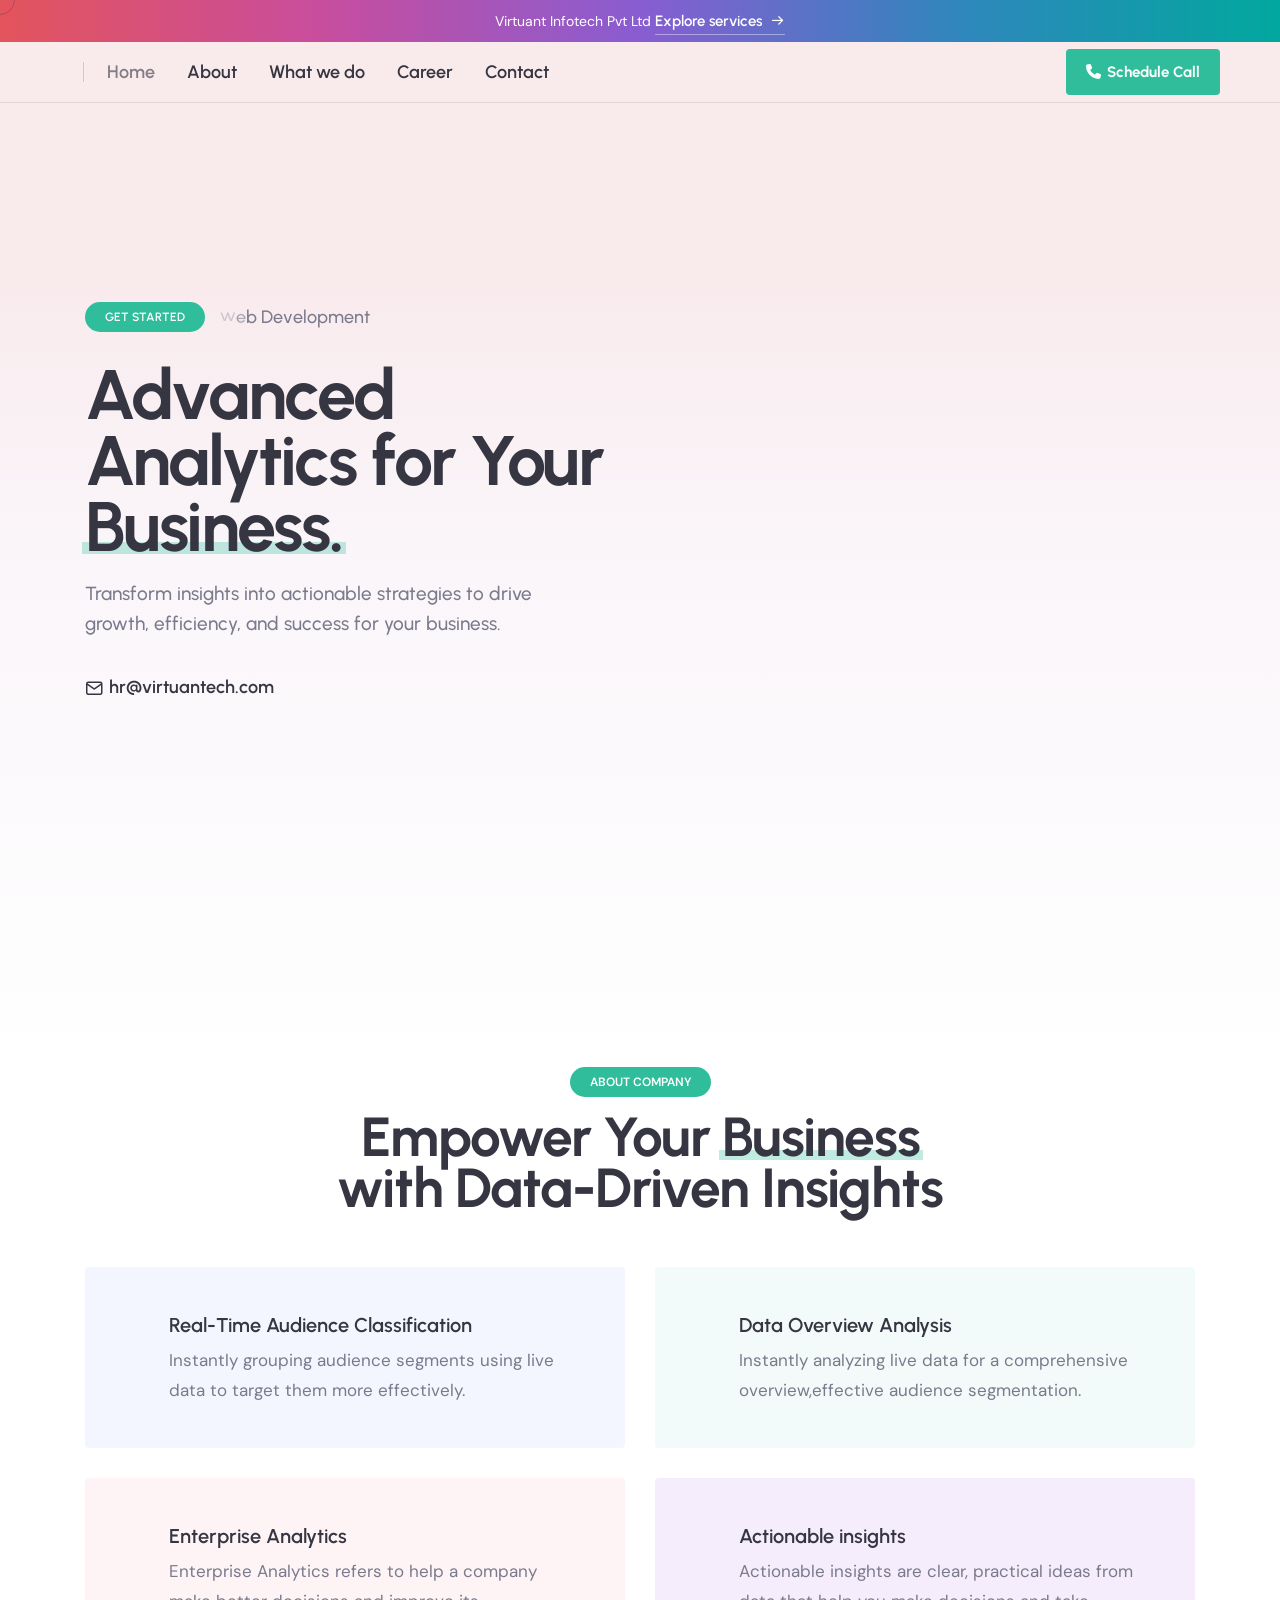
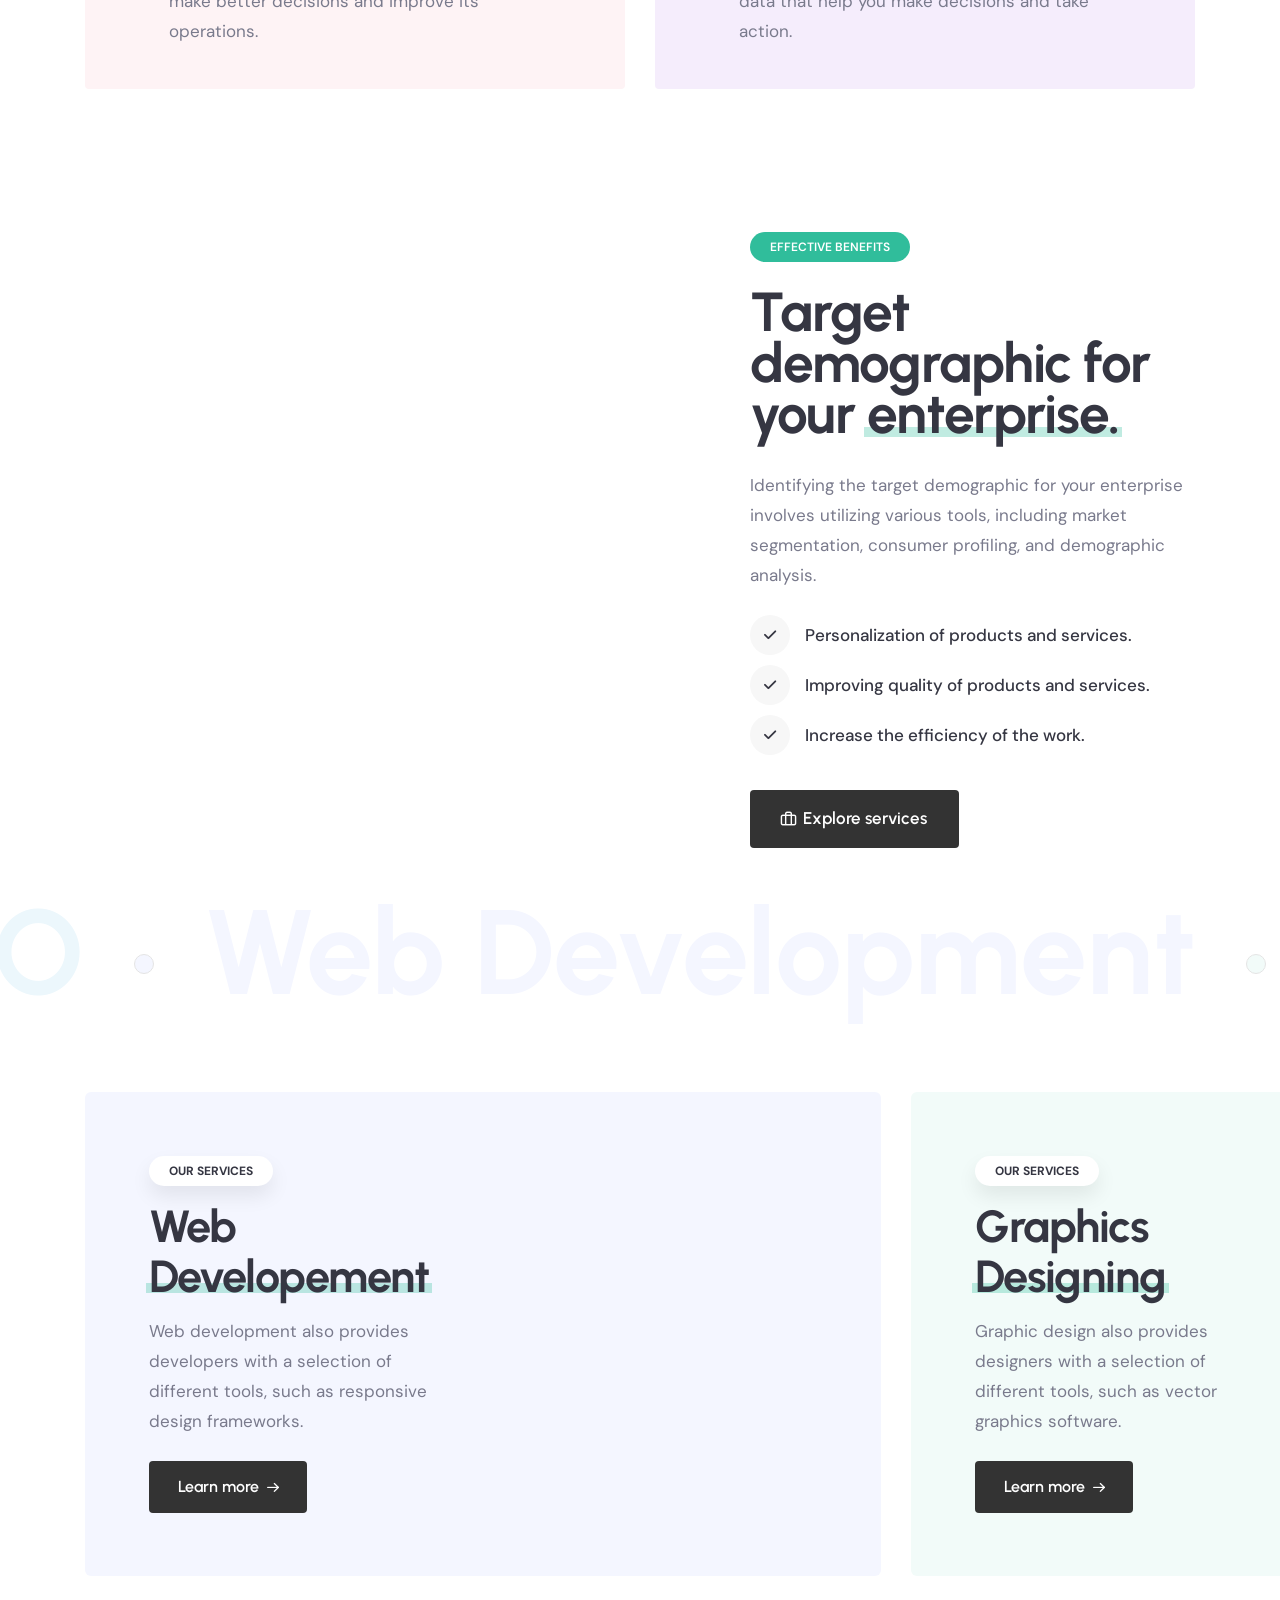
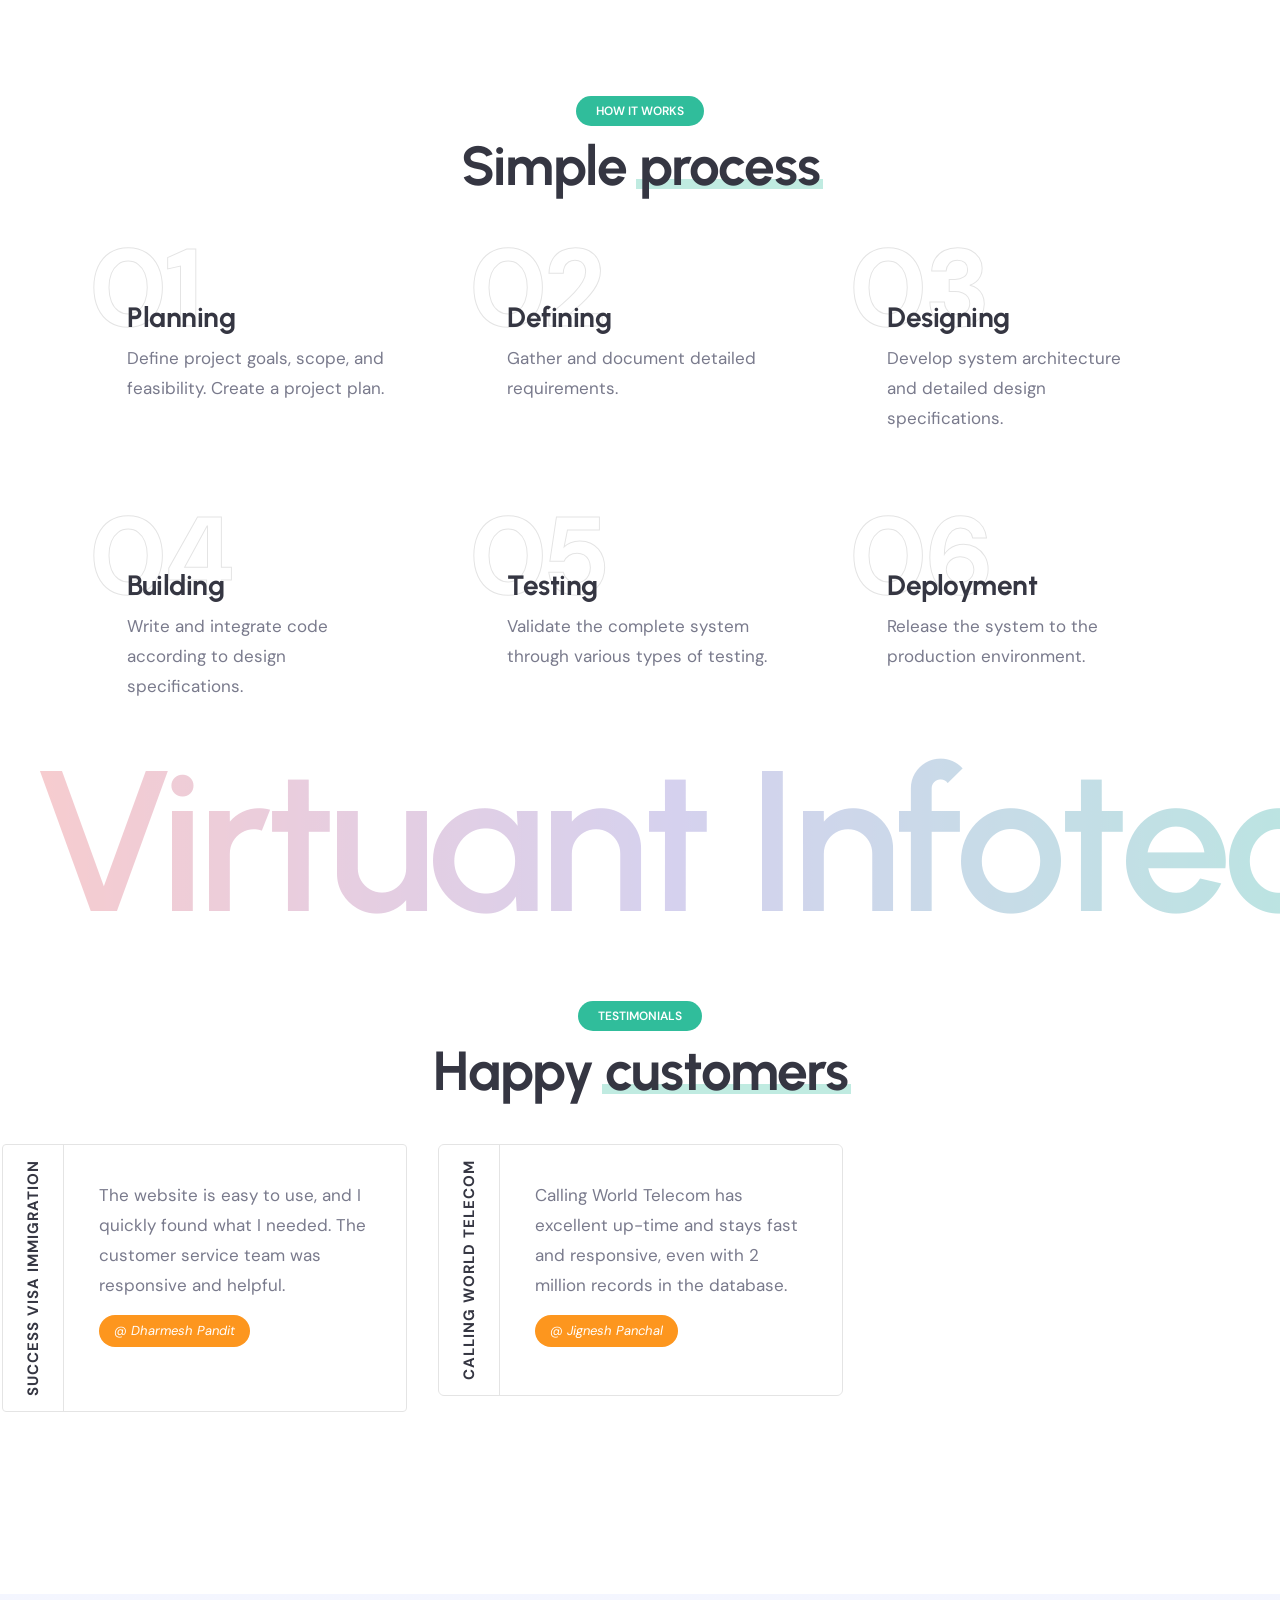
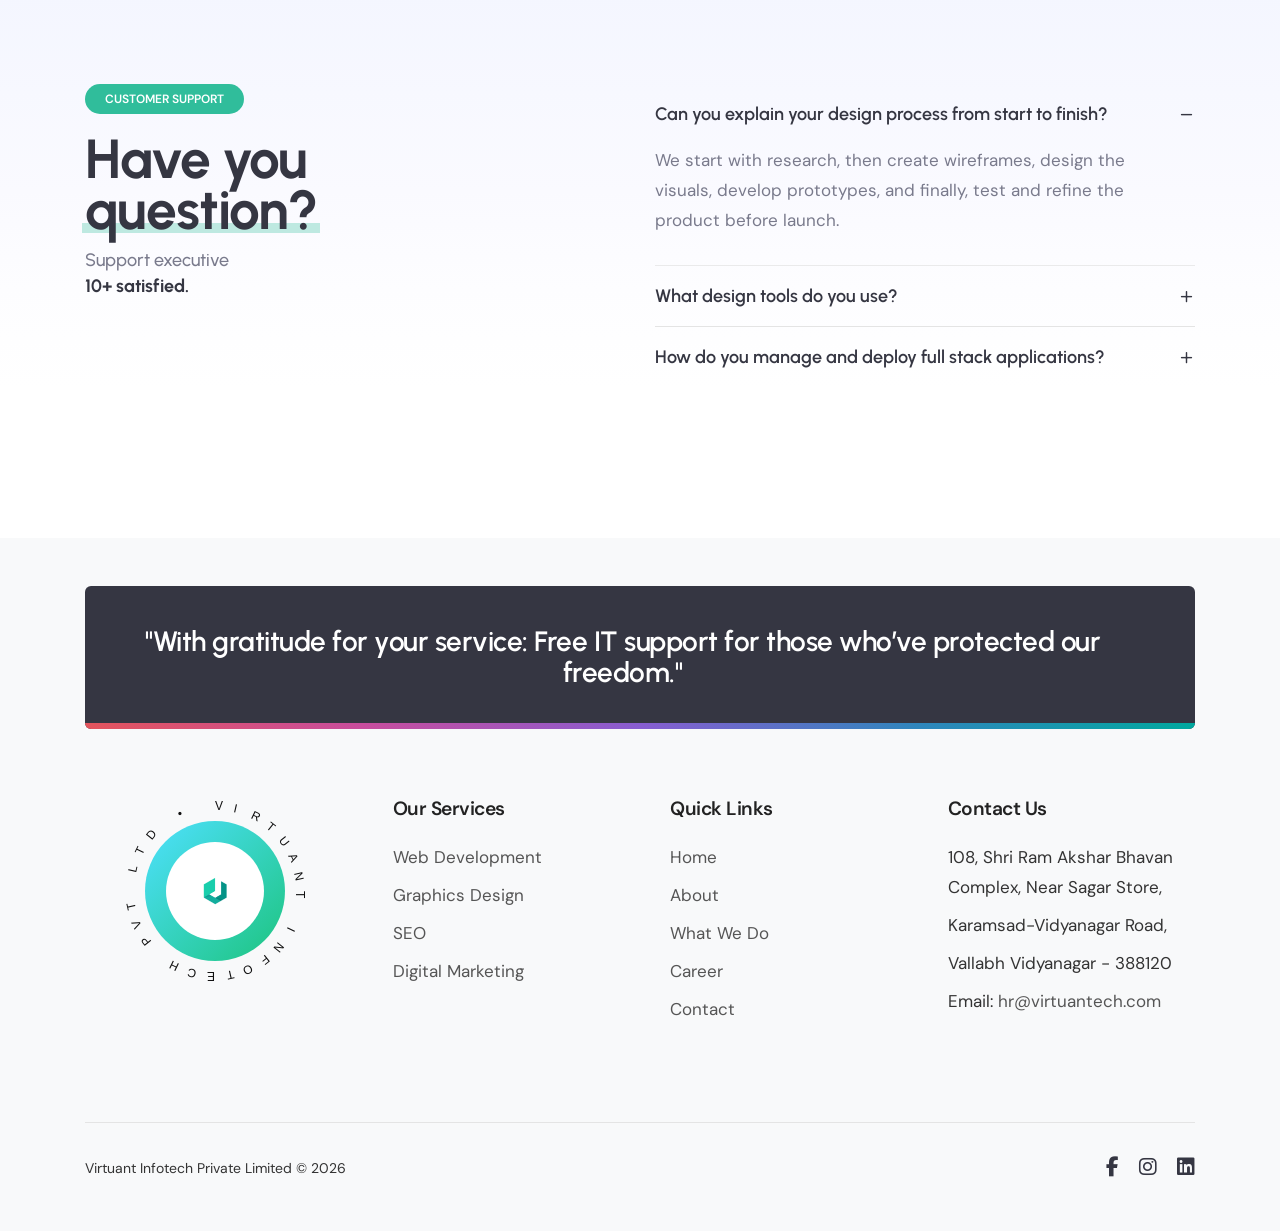
==== index.html @ 7e5c6f94 "Add website files" ====
<html class="no-js" lang="en">

<head>
    <title>Virtuant Infotech-Home</title>
    <meta charset="utf-8">
    <meta http-equiv="X-UA-Compatible" content="IE=edge">
    
    <meta name="viewport" content="width=device-width,initial-scale=1.0">
    <meta name="keywords"
        content="Web Development, App Development, Mobile Apps, SEO Services, Search Engine Optimization, Graphic Design, UI/UX Design, Digital Marketing, Online Marketing, Social Media Marketing, Branding, Website Design, E-commerce Development, Web Design, Mobile UI/UX">
    <meta name="description" content="Innovation In Every Steps">
    <link rel="shortcut icon" href="images/virtuant-logo1.png">
    <!-- <link rel="apple-touch-icon" href="images/apple-touch-icon-57x57.png">
    <link rel="apple-touch-icon" sizes="72x72" href="images/apple-touch-icon-72x72.png">
    <link rel="apple-touch-icon" sizes="114x114" href="images/apple-touch-icon-114x114.png"> -->
    <link rel="preconnect" href="https://fonts.googleapis.com" crossorigin="">
    <link rel="preconnect" href="https://fonts.gstatic.com" crossorigin="">
    <link rel="stylesheet" href="css/vendors.min.css">
    <link rel="stylesheet" href="css/icon.min.css">
    <link rel="stylesheet" href="css/style.min.css">
    <link rel="stylesheet" href="css/responsive.min.css">
    <link rel="stylesheet" href="demos/data-analysis/data-analysis.css">
    <style>
        footer {
            background-color: #f8f9fa;
            color: #333;
            padding: 3rem 0;
        }

        .footer-content {
            margin-bottom: 1rem;
            margin-top: 2rem;
        }

        .footer-column {
            margin-bottom: 1.5rem;
        }

        .footer-logo img {
            max-width: 150px;
            margin-bottom: 1rem;
        }

        .footer-heading {
            font-size: 1.2rem;
            font-weight: 600;
            margin-bottom: 1rem;
            color: #222;
        }

        .footer-list {
            list-style: none;
            padding-left: 0;
        }

        .footer-list li {
            margin-bottom: 0.5rem;
        }

        .footer-list a,
        .footer-address a {
            color: #555;
            text-decoration: none;
            transition: color 0.3s ease;
        }

        .footer-list a:hover,
        .footer-address a:hover {
            color: rgb(154, 151, 151);
        }

        .footer-address p {
            margin-bottom: 0.5rem;
        }

        /* body {
            background-color: #1a1a1a;
            display: flex;
            justify-content: center;
            align-items: center;
            height: 100vh;
            margin: 0;
        } */
        .logo-container {
            position: relative;
            width: 200px;
            height: 200px;
        }

        .spinning-text {
            position: absolute;
            width: 100%;
            height: 100%;
            animation: spin 10s linear infinite;
            color: black;
        }

        .spinning-text span {
            position: absolute;
            left: 50%;
            font-size: 12px;
            transform-origin: 0 100px;
            text-transform: uppercase;
            font-family: Arial, sans-serif;
            color: rgb(16, 16, 16);
        }

        .logo {
            position: absolute;
            top: 50%;
            left: 50%;
            transform: translate(-50%, -50%);
            width: 70%;
            height: 70%;
            background: linear-gradient(135deg, #4ee1ff, #1dc47f);
            border-radius: 50%;
            display: flex;
            justify-content: center;
            align-items: center;
        }

        .logo-inner {
            width: 70%;
            height: 70%;
            background-color: white;
            border-radius: 50%;
            display: flex;
            justify-content: center;
            align-items: center;
        }

        .logo-text {
            color: white;
            font-size: 40px;
            font-weight: bold;
            font-family: Arial, sans-serif;
        }

        .img {
            position: relative;
            /* width: 80px; */
            height: 100px;
            display: flex;
            justify-content: center;
            align-items: center;
            margin-top: 16px;
        }

        @keyframes spin {
            0% {
                transform: rotate(0deg);
            }

            100% {
                transform: rotate(360deg);
            }
        }

        @media (max-width: 767px) {
            .footer-column {
                text-align: center;
            }

            .footer-logo {
                display: inline-block;
            }

            .footer-bottom {
                text-align: center;
            }

            .footer-social li {
                margin: 0 0.5rem;
            }
        }
    </style>
</head>

<body data-mobile-nav-style="full-screen-menu" data-mobile-nav-bg-color="#353642"
    class="custom-cursor overflow-x-hidden">
    <div class="cursor-page-inner">
        <div class="circle-cursor circle-cursor-inner"></div>
        <div class="circle-cursor circle-cursor-outer"></div>
    </div>
    <header class="header-with-topbar">
        <div class="header-top-bar top-bar-dark bg-gradient-flamingo-amethyst-green disable-fixed">
            <div class="container-fluid">
                <div class="row h-42px align-items-center m-0">
                    <div class="col-12 text-center justify-content-center">
                        <div class="fs-14 text-white">
                            Virtuant Infotech Pvt Ltd
                            <a href="What-we-do.html" class="btn btn-link-gradient btn-small text-white thin">
                                Explore services
                                <i class="feather icon-feather-arrow-right"></i>
                                <span class="bg-white opacity-4"></span>
                            </a>
                        </div>
                    </div>
                </div>
            </div>
        </div>
        <nav
            class="navbar navbar-expand-lg header-light bg-transparent disable-fixed border-bottom border-color-transparent-dark-very-light">
            <div class="container-fluid">
                <div class="col-auto">
                    <a class="navbar-brand" href="index.html">
                        <script type="text/javascript" style="display:none">
                            //<![CDATA[
                            window.__mirage2 = { petok: "tw9oDm_II_VVQ1iYxFopWRyhf7roi3mAz7MQ2vlE.yc-3600-0.0.1.1" };
                            //]]>
                        </script>
                        <script type="text/javascript"
                            src="../SRszfCUWKQUQ.com/cdn-cgi/scripts/04b3eb47/cloudflare-static/m9ZnMZKdjC6i.js"></script>
                        <img data-at2x="images/virtuant-logo1.png" alt="" class="default-logo"
                            data-cfsrc="images/virtuant-logo1.png" style="display:none;visibility:hidden;">
                        <noscript>
                            <img src="images/virtuant-logo1.png" data-at2x="images/virtuant-logo1.png" alt=""
                                class="default-logo">
                        </noscript>
                        <img data-at2x="images/virtuant-logo1.png" alt="" class="alt-logo"
                            data-cfsrc="images/virtuant-logo1.png" style="display:none;visibility:hidden;">
                        <noscript>
                            <img src="images/virtuant-logo1.png" data-at2x="images/virtuant-logo1.png" alt=""
                                class="alt-logo">
                        </noscript>
                        <img data-at2x="images/virtuant-logo1.png" alt="" class="mobile-logo"
                            data-cfsrc="images/virtuant-logo1.png" style="display:none;visibility:hidden;">
                        <noscript>
                            <img src="images/virtuant-logo1.png" data-at2x="images/virtuant-logo1.png" alt=""
                                class="mobile-logo">
                        </noscript>
                    </a>
                </div>
                <!-- <div class="col-auto menu-order left-nav">
                    <button class="navbar-toggler float-start" type="button" data-bs-toggle="collapse"
                        data-bs-target="#navbarNav" aria-controls="navbarNav" aria-label="Toggle navigation">
                        <span class="navbar-toggler-line"></span>
                        <span class="navbar-toggler-line"></span>
                        <span class="navbar-toggler-line"></span>
                        <span class="navbar-toggler-line"></span>
                    </button>
                    <div class="collapse navbar-collapse" id="navbarNav">
                        <ul class="navbar-nav alt-font">
                            <li class="nav-item">
                                <a href="index.html" class="nav-link">Home</a>
                            </li>
                            <li class="nav-item">
                                <a href="About.html" class="nav-link">About</a>
                            </li>
                            <li class="nav-item">
                                <a href="What-we-do.html" class="nav-link">What we do</a>
                            </li>
                            <li class="nav-item">
                                <a href="Career.html" class="nav-link">Career</a>
                            </li>
                            <li class="nav-item">
                                <a href="Contact.html" class="nav-link">Contact</a>
                            </li>
                        </ul>
                    </div>
                </div> -->
                <div class="col-auto menu-order left-nav">
                    <button class="navbar-toggler float-start" type="button" data-bs-toggle="collapse"
                        data-bs-target="#navbarNav" aria-controls="navbarNav" aria-label="Toggle navigation">
                        <span class="navbar-toggler-line"></span>
                        <span class="navbar-toggler-line"></span>
                        <span class="navbar-toggler-line"></span>
                        <span class="navbar-toggler-line"></span>
                    </button>
                    <div class="collapse navbar-collapse" id="navbarNav">
                        <ul class="navbar-nav alt-font">
                            <li class="nav-item">
                                <a href="index.html" class="nav-link">Home</a>
                            </li>
                            <li class="nav-item">
                                <a href="About.html" class="nav-link">About</a>
                            </li>
                            <li class="nav-item">
                                <a href="What-we-do.html" class="nav-link">What we do</a>
                            </li>
                            <li class="nav-item">
                                <a href="Career.html" class="nav-link">Career</a>
                            </li>
                            <li class="nav-item">
                                <a href="Contact.html" class="nav-link">Contact</a>
                            </li>
                        </ul>
                    </div>
                </div>
                <div class="col-auto ms-auto d-none d-sm-flex ">
                    <div class="header-icon">
                        <div class="header-button ms-25px ">
                            <a href="Contact.html"
                                class="btn btn-small btn-hover-animation-switch btn-round-edge fw-700 ls-0px btn-icon-left btn-box-shadow "
                                style="background-color: #30BD9B;">
                                <span>
                                    <span class="btn-text ">Schedule Call</span>
                                    <span class="btn-icon">
                                        <i class="fa-solid fa-phone"></i>
                                    </span>
                                    <span class="btn-icon">
                                        <i class="fa-solid fa-phone"></i>
                                    </span>
                                </span>
                            </a>
                        </div>
                    </div>
                </div>
            </div>
        </nav>
    </header>
    <section class="top-space-padding pb-5 bg-gradient-very-light-gray overflow-hidden position-relative lg-pb-30px">
        <div class="container h-100">
            <div class="position-absolute top-120px left-40 animation-rotation d-none d-xl-block">
                <img data-bottom-top="transform: rotate(-50deg) translateY(-50px)"
                    data-top-bottom="transform:rotate(10deg) translateY(50px)" alt=""
                    data-cfsrc="images/home_images/P21.png" style="display:none;visibility:hidden;">
                <noscript>
                    <img src="images/home_images/P21.png" data-bottom-top="transform: rotate(-50deg) translateY(-50px)"
                        data-top-bottom="transform:rotate(10deg) translateY(50px)" alt="">
                </noscript>
            </div>
            <div class="position-absolute top-20 right-10 animation-rotation d-none d-sm-block">
                <img data-bottom-top="transform: rotate(-50deg) translateY(-50px)"
                    data-top-bottom="transform:rotate(10deg) translateY(50px)" alt=""
                    data-cfsrc="images/home_images/P20.png" style="display:none;visibility:hidden;">
                <noscript>
                    <img src="images/home_images/P20.png" data-bottom-top="transform: rotate(-50deg) translateY(-50px)"
                        data-top-bottom="transform:rotate(10deg) translateY(50px)" alt="">
                </noscript>
            </div>
            <div class="position-absolute bottom-50px left-0px animation-float d-none d-xl-block">
                <img data-bottom-top="transform: translateY(150px)" data-top-bottom="transform: translateY(-150px)"
                    alt="" data-cfsrc="images/home_images/P21.png" style="display:none;visibility:hidden;">
                <noscript>
                    <img src="images/home_images/P21.png" data-bottom-top="transform: translateY(150px)"
                        data-top-bottom="transform: translateY(-150px)" alt="">
                </noscript>
            </div>
            <div class="row align-items-center h-100 md-mt-50px">
                <div class="col-xl-6 col-lg-6 mb-9 position-relative z-index-1"
                    data-anime="{ &quot;el&quot;: &quot;childs&quot;, &quot;translateY&quot;: [30, 0], &quot;opacity&quot;: [0,1], &quot;duration&quot;: 600, &quot;delay&quot;: 0, &quot;staggervalue&quot;: 300, &quot;easing&quot;: &quot;easeOutQuad&quot; }">
                    <div class="d-flex align-items-start align-items-sm-center alt-font mb-30px">
                        <a href="Contact.html">
                            <div class="flex-shrink-0 fw-600 text-white text-uppercase ps-20px pe-20px fs-12 me-15px border-radius-100px"
                                style="background-color: #30BD9B;">Get started</div>
                        </a>
                        <span class="fs-18 fw-500"
                            data-fancy-text="{ &quot;effect&quot;: &quot;rotate&quot;, &quot;string&quot;: [&quot;Web Development&quot;, &quot;Graphics Design&quot;, &quot;Digital Marketing&quot;], &quot;speed&quot;: 50, &quot;duration&quot;: 3500 }"></span>

                    </div>
                    <h1 class="alt-font text-dark-gray fw-700 ls-minus-2px mb-20px">
                        Advanced Analytics for Your
                        <span class="text-highlight">
                            Business.
                            <span class=" opacity-3 h-12px bottom-15px" style="background: #30BD9B;"></span>
                        </span>
                    </h1>
                    <div class="alt-font fw-500 fs-19 w-85 sm-w-100 mb-35px xs-mb-25px">Transform insights into
                        actionable strategies to drive growth, efficiency, and success for your business.</div>
                    <!-- <a href="#" class="btn btn-extra-large btn-dark-gray btn-hover-animation-switch btn-round-edge btn-box-shadow btn-icon-left me-25px">
                            <span>
                                <span class="btn-text">How it works</span>
                                <span class="btn-icon">
                                    <i class="feather icon-feather-youtube"></i>
                                </span>
                                <span class="btn-icon">
                                    <i class="feather icon-feather-youtube"></i>
                                </span>
                            </span>
                        </a> -->
                    <a href="mailto:hr@virtuantech.com"
                        class="btn btn-link btn-hover-animation-switch btn-extra-large text-dark-gray btn-icon-left align-middle p-0 xs-mt-20px xs-mb-20px">
                        <span>
                            <span class="btn-text">
                                <span href="mailto:hr@virtuantech.com">hr@virtuantech.com</span>
                            </span>
                            <span class="btn-icon">
                                <i class="feather icon-feather-mail"></i>
                            </span>
                            <span class="btn-icon">
                                <i class="feather icon-feather-mail"></i>
                            </span>
                        </span>
                    </a>
                </div>
                <div class="col-xl-6 col-lg-6 align-self-end">
                    <!-- <div class="position-absolute right-0px bottom-20px md-bottom-5 lg-w-65 md-w-100">
                        <img class="" alt="" data-cfsrc="images/home_images/books (1).png"
                            style="display:none;visibility:hidden;">
                        <noscript>
                            <img src="images/home_images/books (1).png" class="" alt="">
                        </noscript>
                    </div> -->
                    <div class="outside-box-right-20  left-0rem xs-position-relative z-index-9 animation-float">
                        <img alt="" data-cfsrc="images/home_images/P24_1.png" style="display:none;visibility:hidden;">
                        <noscript>
                            <img src="images/home_images/P24_1.png" alt="">
                        </noscript>
                    </div>
                </div>
            </div>
        </div>
    </section>
    <br><br><br>
    <section class="p-0 position-relative sm-mt-12  md-mt-6">
        <!-- <img class="position-absolute top-20 left-0px" data-bottom-top="transform: translateY(150px)"
            data-top-bottom="transform: translateY(-150px)" alt="" data-cfsrc="images/demo-data-analysis-bg-06.png"
            style="display:none;visibility:hidden;">
        <noscript>
            <img src="images/demo-data-analysis-bg-06.png" class="position-absolute top-20 left-0px"
                data-bottom-top="transform: translateY(150px)" data-top-bottom="transform: translateY(-150px)" alt="">
        </noscript>
        <img class="position-absolute top-10 right-0px lg-w-30 lg-bottom-0px"
            data-bottom-top="transform: translateY(150px)" data-top-bottom="transform: translateY(-150px)" alt=""
            data-cfsrc="images/demo-data-analysis-bg-07.png" style="display:none;visibility:hidden;">
        <noscript>
            <img src="images/demo-data-analysis-bg-07.png"
                class="position-absolute top-10 right-0px lg-w-30 lg-bottom-0px"
                data-bottom-top="transform: translateY(150px)" data-top-bottom="transform: translateY(-150px)" alt="">
        </noscript> -->
        <div class="container">
            <div class="row justify-content-center mb-2"
                data-anime="{ &quot;el&quot;: &quot;childs&quot;, &quot;translateY&quot;: [30, 0], &quot;opacity&quot;: [0,1], &quot;duration&quot;: 600, &quot;delay&quot;: 0, &quot;staggervalue&quot;: 300, &quot;easing&quot;: &quot;easeOutQuad&quot; }">
                <div class="col-xxl-6 col-xl-7 col-lg-8 col-md-9 text-center">
                    <div
                        class="bg-base-color fw-600 text-white text-uppercase ps-20px pe-20px fs-12 border-radius-100px d-inline-block mb-15px">
                        About company</div>
                    <h2 class="fw-700 alt-font text-dark-gray ls-minus-1px">
                        Empower Your
                        <span class="text-highlight">
                            Business
                            <span class="bg-base-color opacity-3 h-10px bottom-10px"></span>
                        </span>
                        with Data-Driven Insights
                    </h2>
                </div>
            </div>
            <div class="row row-cols-1 row-cols-lg-2 justify-content-center mb-2"
                data-anime="{ &quot;el&quot;: &quot;childs&quot;, &quot;perspective&quot;: [1200,1200], &quot;translateY&quot;: [30, 0], &quot;scale&quot;: [1.05, 1], &quot;rotateX&quot;: [30, 0], &quot;opacity&quot;: [0,1], &quot;duration&quot;: 800, &quot;delay&quot;: 0, &quot;staggervalue&quot;: 300, &quot;easing&quot;: &quot;easeOutQuad&quot; }">
                <div class="col icon-with-text-style-02 transition-inner-all mb-30px">
                    <div
                        class="feature-box feature-box-left-icon text-start bg-ghost-white border-radius-4px ps-10 pe-10 pt-8 pb-8 overflow-hidden last-paragraph-no-margin xs-pe-5 xs-ps-5">
                        <div class="feature-box-icon">
                            <img alt="" data-cfsrc="images/home_images/P13.png" style="display:none;visibility:hidden;">
                            <noscript>
                                <img src="images/home_images/P13.png" alt="">
                            </noscript>
                        </div>
                        <div class="feature-box-content">
                            <span class="d-inline-block alt-font text-dark-gray fs-20 fw-600 mb-5px">Real-Time Audience
                                Classification</span>
                            <p class="w-90 xl-w-100"> Instantly grouping audience segments using live data to target
                                them more effectively. </p>
                        </div>
                    </div>
                </div>
                <div class="col icon-with-text-style-02 transition-inner-all mb-30px">
                    <div
                        class="feature-box feature-box-left-icon text-start bg-cosmic-latte-white border-radius-4px ps-10 pe-10 pt-8 pb-8 overflow-hidden last-paragraph-no-margin xs-pe-5 xs-ps-5">
                        <div class="feature-box-icon">
                            <img alt="" data-cfsrc="images/home_images/P14.png" style="display:none;visibility:hidden;">
                            <noscript>
                                <img src="images/home_images/P14.png" alt="">
                            </noscript>
                        </div>
                        <div class="feature-box-content">
                            <span class="d-inline-block alt-font text-dark-gray fs-20 fw-600 mb-5px">Data Overview
                                Analysis</span>
                            <p class="w-90 xl-w-100">Instantly analyzing live data for a comprehensive
                                overview,effective audience segmentation.
                            </p>
                        </div>
                    </div>
                </div>
                <div class="col icon-with-text-style-02 transition-inner-all mb-30px">
                    <div
                        class="feature-box feature-box-left-icon text-start bg-chablis-red border-radius-4px ps-10 pe-10 pt-8 pb-8 overflow-hidden last-paragraph-no-margin position-relative xs-pe-5 xs-ps-5">
                        <div class="feature-box-icon">
                            <img alt="" data-cfsrc="images/home_images/P15.png" style="display:none;visibility:hidden;">
                            <noscript>
                                <img src="images/home_images/P15.png" alt="">
                            </noscript>
                        </div>
                        <div class="feature-box-content">
                            <!-- <div class="bg-white fw-600 text-dark-gray text-uppercase ps-20px pe-20px fs-12 border-radius-100px d-inline-block mb-10px position-absolute right-25px top-25px box-shadow-medium-bottom xs-position-relative xs-right-0px xs-top-0px">Popular</div> -->
                            <span class="d-block alt-font text-dark-gray fs-20 fw-600 mb-5px">Enterprise
                                Analytics</span>
                            <p class="w-90 xl-w-100">Enterprise Analytics refers to help a company make better decisions
                                and improve its operations.</p>
                        </div>
                    </div>
                </div>
                <div class="col icon-with-text-style-02 transition-inner-all mb-30px">
                    <div
                        class="feature-box feature-box-left-icon text-start bg-lavender-violet border-radius-4px ps-10 pe-10 pt-8 pb-8 overflow-hidden last-paragraph-no-margin xs-pe-5 xs-ps-5">
                        <div class="feature-box-icon">
                            <img alt="" data-cfsrc="images/home_images/P16.png" style="display:none;visibility:hidden;">
                            <noscript>
                                <img src="images/home_images/P16.png" alt="">
                            </noscript>
                        </div>
                        <div class="feature-box-content">
                            <span class="d-inline-block alt-font text-dark-gray fs-20 fw-600 mb-5px">Actionable
                                insights</span>
                            <p class="w-90 xl-w-100">Actionable insights are clear, practical ideas from data that help
                                you make decisions and take action.</p>
                        </div>
                    </div>
                </div>
            </div>
            <div class="row justify-content-center"
                data-anime="{ &quot;el&quot;: &quot;childs&quot;, &quot;translateY&quot;: [30, 0], &quot;opacity&quot;: [0,1], &quot;duration&quot;: 600, &quot;delay&quot;: 300, &quot;staggervalue&quot;: 300, &quot;easing&quot;: &quot;easeOutQuad&quot; }">
                <div class="col-auto text-center">
                    <div class="d-inline-block">
                        <!-- <img alt="" data-cfsrc="images/demo-data-analysis-01.png"
                            style="display:none;visibility:hidden;">
                        <noscript>
                            <img src="images/demo-data-analysis-01.png" alt="">
                        </noscript> -->
                    </div>

                </div>
            </div>
        </div>
    </section>
    <section class="position-relative pb-0 sm-mt-5px md-mt-6">
        <!-- <img class="position-absolute top-50px lg-top-120px left-0px lg-w-50"
            data-bottom-top="transform: translateY(150px)" data-top-bottom="transform: translateY(-150px)" alt=""
            data-cfsrc="images/demo-data-analysis-bg-08.png" style="display:none;visibility:hidden;">
        <noscript>
            <img src="images/demo-data-analysis-bg-08.png"
                class="position-absolute top-50px lg-top-120px left-0px lg-w-50"
                data-bottom-top="transform: translateY(150px)" data-top-bottom="transform: translateY(-150px)" alt="">
        </noscript> -->
        <div class="container position-relative">
            <div class="row align-items-center mb-4 sm-mb-25px">
                <div class="col-xl-6 col-lg-6 text-center text-lg-start md-mb-30px"
                    data-anime="{ &quot;translate&quot;: [0, 0], &quot;opacity&quot;: [0,1], &quot;duration&quot;: 600, &quot;delay&quot;: 0, &quot;staggervalue&quot;: 300, &quot;easing&quot;: &quot;easeOutQuad&quot; }">
                    <img class="md-w-70 sm-w-100" data-bottom-top="transform: translateY(-50px)"
                        data-top-bottom="transform: translateY(50px)" alt="" data-cfsrc="images/home_images/P26 (1).png"
                        style="display:none;visibility:hidden;">
                    <noscript>
                        <img src="images/home_images/P26 (1).png" class="md-w-70 sm-w-100"
                            data-bottom-top="transform: translateY(-50px)" data-top-bottom="transform: translateY(50px)"
                            alt="">
                    </noscript>
                </div>
                <div class="col-xl-5 col-lg-6 offset-xl-1"
                    data-anime="{ &quot;el&quot;: &quot;childs&quot;, &quot;translateY&quot;: [30, 0], &quot;opacity&quot;: [0,1], &quot;duration&quot;: 600, &quot;delay&quot;: 0, &quot;staggervalue&quot;: 300, &quot;easing&quot;: &quot;easeOutQuad&quot; }">
                    <div
                        class="bg-base-color fw-600 text-white text-uppercase ps-20px pe-20px fs-12 border-radius-100px d-inline-block mb-25px">
                        Effective benefits</div>
                    <h2 class="fw-700 alt-font text-dark-gray ls-minus-1px w-95">
                        Target demographic for your
                        <span class="text-highlight">
                            enterprise.
                            <span class="bg-base-color opacity-3 h-10px bottom-10px"></span>
                        </span>
                    </h2>
                    <p>Identifying the target demographic for your enterprise involves utilizing various tools,
                        including market segmentation, consumer profiling, and demographic analysis.</p>
                    <div class="icon-with-text-style-08 mb-10px">
                        <div class="feature-box feature-box-left-icon-middle overflow-hidden">
                            <div
                                class="feature-box-icon feature-box-icon-rounded w-40px h-40px bg-very-light-gray rounded-circle me-15px">
                                <i class="fa-solid fa-check fs-14 text-dark-gray"></i>
                            </div>
                            <div class="feature-box-content">
                                <span class="text-dark-gray fw-500">Personalization of products and services.</span>
                            </div>
                        </div>
                    </div>
                    <div class="icon-with-text-style-08 mb-10px">
                        <div class="feature-box feature-box-left-icon-middle overflow-hidden">
                            <div
                                class="feature-box-icon feature-box-icon-rounded w-40px h-40px bg-very-light-gray rounded-circle me-15px">
                                <i class="fa-solid fa-check fs-14 text-dark-gray"></i>
                            </div>
                            <div class="feature-box-content">
                                <span class="text-dark-gray fw-500">Improving quality of products and services.</span>
                            </div>
                        </div>
                    </div>
                    <div class="icon-with-text-style-08 mb-10px">
                        <div class="feature-box feature-box-left-icon-middle overflow-hidden">
                            <div
                                class="feature-box-icon feature-box-icon-rounded w-40px h-40px bg-very-light-gray rounded-circle me-15px">
                                <i class="fa-solid fa-check fs-14 text-dark-gray"></i>
                            </div>
                            <div class="feature-box-content">
                                <span class="text-dark-gray fw-500">Increase the efficiency of the work.</span>
                            </div>
                        </div>
                    </div>
                    <div class="mt-35px">
                        <!-- <a href="#" class="btn btn-large btn-dark-gray btn-hover-animation-switch btn-round-edge btn-box-shadow btn-icon-left me-30px">
                                <span>
                                    <span class="btn-text">How it works</span>
                                    <span class="btn-icon">
                                        <i class="feather icon-feather-youtube"></i>
                                    </span>
                                    <span class="btn-icon">
                                        <i class="feather icon-feather-youtube"></i>
                                    </span>
                                </span>
                            </a> -->
                        <a href="What-we-do.html"
                            class="btn btn-large btn-dark-gray btn-hover-animation-switch btn-round-edge  btn-icon-left me-30px"
                            style="background-color: #333; color: white;">
                            <span>
                                <span class="btn-text">Explore services</span>
                                <span class="btn-icon">
                                    <i class="feather icon-feather-briefcase"></i>
                                </span>
                                <span class="btn-icon">
                                    <i class="feather icon-feather-briefcase"></i>
                                </span>
                            </span>
                        </a>
                    </div>
                </div>
            </div>
        </div>
        <div class="container-fluid">
            <div class="row position-relative">
                <div class="col swiper text-cente"
                    data-slider-options="{ &quot;slidesPerView&quot;: &quot;auto&quot;, &quot;spaceBetween&quot;:0, &quot;centeredSlides&quot;: true, &quot;speed&quot;: 10000, &quot;loop&quot;: true, &quot;pagination&quot;: { &quot;el&quot;: &quot;.slider-four-slide-pagination-2&quot;, &quot;clickable&quot;: false }, &quot;allowTouchMove&quot;: false, &quot;autoplay&quot;: { &quot;delay&quot;:1, &quot;disableOnInteraction&quot;: false }, &quot;navigation&quot;: { &quot;nextEl&quot;: &quot;.slider-four-slide-next-2&quot;, &quot;prevEl&quot;: &quot;.slider-four-slide-prev-2&quot; }, &quot;keyboard&quot;: { &quot;enabled&quot;: true, &quot;onlyInViewport&quot;: true }, &quot;effect&quot;: &quot;slide&quot; }">
                    <div class="swiper-wrapper swiper-width-auto pb-60px sm-pb-30px marquee-slide">
                        <div class="swiper-slide">
                            <div class="fs-120 lh-120 alt-font fw-700 " style="color:#f4f6ff">
                                <span
                                    class="w-20px h-20px border border-radius-100 border-color-extra-medium-gray d-inline-block align-middle ms-50px me-50px sm-ms-30px sm-me-30px bg-ghost-white"></span>Web
                                Development
                            </div>
                        </div>
                        <div class="swiper-slide">
                            <div class="fs-120 lh-120 alt-font fw-700" style="color: #F2FBF9;">
                                <span
                                    class="w-20px h-20px border border-radius-100 border-color-extra-medium-gray d-inline-block align-middle ms-50px me-50px sm-ms-30px sm-me-30px bg-cosmic-latte-white"></span>Graphics
                                Designing
                            </div>
                        </div>
                        <div class="swiper-slide">
                            <div class="fs-120 lh-120 alt-font  fw-700" style="color: #FEF3F5;">
                                <span
                                    class="w-20px h-20px border border-radius-100 border-color-extra-medium-gray d-inline-block align-middle ms-50px me-50px sm-ms-30px sm-me-30px bg-chablis-red "></span>UI/UX
                            </div>
                        </div>
                        <div class="swiper-slide">
                            <div class="fs-120 lh-120 alt-font fw-700" style="color: #FBF3EE;">
                                <span
                                    class="w-20px h-20px border border-radius-100 border-color-extra-medium-gray d-inline-block align-middle ms-50px me-50px sm-ms-30px sm-me-30px bg-linen-white"></span>App
                                Development
                            </div>
                        </div>
                        <div class="swiper-slide">
                            <div class="fs-120 lh-120 alt-font fw-700" style="color: #F5EDFC;">
                                <span
                                    class="w-20px h-20px border border-radius-100 border-color-extra-medium-gray d-inline-block align-middle ms-50px me-50px sm-ms-30px sm-me-30px bg-lavender-violet"></span>Digital
                                Marketing
                            </div>
                        </div>
                        <div class="swiper-slide">
                            <div class="fs-120 lh-120 alt-font fw-700" style="color: #ECF7FC;">
                                <span
                                    class="w-20px h-20px border border-radius-100 border-color-extra-medium-gray d-inline-block align-middle ms-50px me-50px sm-ms-30px sm-me-30px bg-lavender-violet-light"></span>SEO
                            </div>
                        </div>
                    </div>
                </div>
            </div>
        </div>
    </section>
    <section class="position-relative overflow-hidden p-0">
        <div class="container">
            <div class="row">
                <div class="col-12 position-relative"
                    data-anime="{ &quot;translate&quot;: [0, 0], &quot;opacity&quot;: [0,1], &quot;duration&quot;: 600, &quot;delay&quot;: 0, &quot;staggervalue&quot;: 300, &quot;easing&quot;: &quot;easeOutQuad&quot; }">
                    <div class="outside-box-right-40 sm-outside-box-right-0">
                        <div class="swiper magic-cursor"
                            data-slider-options="{ &quot;slidesPerView&quot;: 1, &quot;spaceBetween&quot;: 30, &quot;loop&quot;: true, &quot;autoplay&quot;: { &quot;delay&quot;: 4000, &quot;disableOnInteraction&quot;: false },  &quot;pagination&quot;: { &quot;el&quot;: &quot;.slider-three-slide-pagination&quot;, &quot;clickable&quot;: true, &quot;dynamicBullets&quot;: false }, &quot;keyboard&quot;: { &quot;enabled&quot;: true, &quot;onlyInViewport&quot;: true }, &quot;breakpoints&quot;: { &quot;992&quot;: { &quot;slidesPerView&quot;: 2 }, &quot;768&quot;: { &quot;slidesPerView&quot;: 2 }, &quot;320&quot;: { &quot;slidesPerView&quot;: 1 } }, &quot;effect&quot;: &quot;slide&quot; }">
                            <div class="swiper-wrapper pt-20px">
                                <div class="swiper-slide">
                                    <div class="p-11 position-relative overflow-hidden border-radius-6px xl-p-8"
                                        style="background-color:#f4f6ff;">

                                        <img class="position-absolute right-0px top-0px lg-w-60 lg-right-minus-70px xs-position-relative xs-w-100 xs-right-minus-40px xs-top-minus-40px"
                                            alt="" data-cfsrc="images\slider_images\P4 (2) (1).png"
                                            style="display:none;visibility:hidden;">
                                        <noscript>
                                            <img src="images\slider_images\P4 (2) (1).png"
                                                class="position-absolute right-0px top-0px lg-w-60 lg-right-minus-70px xs-position-relative xs-w-100 xs-right-minus-40px xs-top-minus-40px"
                                                alt="">
                                        </noscript>
                                        <div class="w-45 position-relative lg-w-65 xs-w-100 xs-mt-minus-40px">
                                            <div
                                                class="fw-700 bg-white text-dark-gray text-uppercase ps-20px pe-20px fs-12 border-radius-100px d-inline-block mb-15px box-shadow-medium-bottom">
                                                our services</div>
                                            <h3 class="alt-font mb-15px text-dark-gray fw-700 ls-minus-1px">
                                                Web
                                                <span class="text-highlight">
                                                    Developement
                                                    <span class="bg-base-color opacity-3 h-10px bottom-10px"></span>
                                                </span>
                                            </h3>
                                            <p class="w-95">Web development also provides developers with a selection of
                                                different tools, such as responsive design frameworks.</p>
                                            <a href="What-we-do.html"
                                                class="btn btn-medium btn-dark-gray btn-hover-animation-switch btn-round-edge "
                                                style="background-color: #333; color: white;">
                                                <span>
                                                    <span class="btn-text">Learn more</span>
                                                    <span class="btn-icon">
                                                        <i class="feather icon-feather-arrow-right"></i>
                                                    </span>
                                                    <span class="btn-icon">
                                                        <i class="feather icon-feather-arrow-right"></i>
                                                    </span>
                                                </span>
                                            </a>
                                        </div>
                                    </div>
                                </div>
                                <div class="swiper-slide">
                                    <div class="p-11 position-relative overflow-hidden border-radius-6px xl-p-8"
                                        style="background-color: #F2FBF9;">
                                        <img class="position-absolute right-0px top-0px lg-w-60 lg-right-minus-70px xs-position-relative xs-w-100 xs-right-minus-40px xs-top-minus-40px"
                                            alt="" data-cfsrc="images/slider_images/P5.png"
                                            style="display:none;visibility:hidden;">
                                        <noscript>
                                            <img src="images/slider_images/P5.png"
                                                class="position-absolute right-0px top-0px lg-w-60 lg-right-minus-70px xs-position-relative xs-w-100 xs-right-minus-40px xs-top-minus-40px"
                                                alt="">
                                        </noscript>
                                        <div class="w-45 position-relative lg-w-65 xs-w-100 xs-mt-minus-40px">
                                            <div
                                                class="bg-white fw-700 text-dark-gray text-uppercase ps-20px pe-20px fs-12 border-radius-100px d-inline-block mb-15px box-shadow-medium-bottom">
                                                our services</div>
                                            <h3 class="alt-font mb-15px text-dark-gray fw-700 ls-minus-1px">
                                                Graphics
                                                <span class="text-highlight">
                                                    Designing
                                                    <span class="bg-base-color opacity-3 h-10px bottom-10px"></span>
                                                </span>
                                            </h3>
                                            <p class="w-95">
                                                Graphic design also provides designers with a selection of different
                                                tools, such as vector graphics software.
                                            </p>
                                            <a href="What-we-do.html"
                                                class="btn btn-medium btn-dark-gray btn-hover-animation-switch btn-round-edge"
                                                style="background-color: #333; color: white;">
                                                <span>
                                                    <span class="btn-text">Learn more</span>
                                                    <span class="btn-icon">
                                                        <i class="feather icon-feather-arrow-right"></i>
                                                    </span>
                                                    <span class="btn-icon">
                                                        <i class="feather icon-feather-arrow-right"></i>
                                                    </span>
                                                </span>
                                            </a>
                                        </div>
                                    </div>
                                </div>
                                <div class="swiper-slide">
                                    <div class="p-11 position-relative overflow-hidden border-radius-6px xl-p-8"
                                        style="background-color: #FEF3F5;">
                                        <img class="position-absolute right-0px top-0px lg-w-60 lg-right-minus-70px xs-position-relative xs-w-100 xs-right-minus-40px xs-top-minus-40px"
                                            alt="" data-cfsrc="images/slider_images/P10.png"
                                            style="display:none;visibility:hidden;">
                                        <noscript>
                                            <img src="images/slider_images/P10.png"
                                                class="position-absolute right-0px top-0px lg-w-60 lg-right-minus-70px xs-position-relative xs-w-100 xs-right-minus-40px xs-top-minus-40px"
                                                alt="">
                                        </noscript>
                                        <div class="w-45 position-relative lg-w-65 xs-w-100 xs-mt-minus-40px">
                                            <div
                                                class="bg-white fw-700 text-dark-gray text-uppercase ps-20px pe-20px fs-12 border-radius-100px d-inline-block mb-15px box-shadow-medium-bottom">
                                                our services</div>
                                            <h3 class="alt-font mb-15px text-dark-gray fw-700 ls-minus-1px">
                                                UI/UX
                                                <span class="text-highlight">
                                                    Designing
                                                    <span class="bg-base-color opacity-3 h-10px bottom-10px"></span>
                                                </span>
                                            </h3>
                                            <p class="w-95">
                                                UI/UX design focuses on crafting intuitive, visually appealing
                                                interfaces (UI) and ensuring a smooth, user-friendly experience (UX).
                                            </p>
                                            <a href="What-we-do.html"
                                                class="btn btn-medium btn-dark-gray btn-hover-animation-switch btn-round-edge"
                                                style="background-color: #333; color: white;">
                                                <span>
                                                    <span class="btn-text">Learn more</span>
                                                    <span class="btn-icon">
                                                        <i class="feather icon-feather-arrow-right"></i>
                                                    </span>
                                                    <span class="btn-icon">
                                                        <i class="feather icon-feather-arrow-right"></i>
                                                    </span>
                                                </span>
                                            </a>
                                        </div>
                                    </div>
                                </div>
                                <div class="swiper-slide">
                                    <div class="p-11 position-relative overflow-hidden border-radius-6px xl-p-8"
                                        style="background-color: #FBF3EE;;">
                                        <img class="position-absolute right-0px top-0px lg-w-60 lg-right-minus-70px xs-position-relative xs-w-100 xs-right-minus-40px xs-top-minus-40px"
                                            alt="" data-cfsrc="images/slider_images/P3.png"
                                            style="display:none;visibility:hidden;">
                                        <noscript>
                                            <img src="images/slider_images/P3.png"
                                                class="position-absolute right-0px top-0px lg-w-60 lg-right-minus-70px xs-position-relative xs-w-100 xs-right-minus-40px xs-top-minus-40px"
                                                alt="">
                                        </noscript>
                                        <div class="w-45 position-relative lg-w-65 xs-w-100 xs-mt-minus-40px">
                                            <div
                                                class="bg-white fw-700 text-dark-gray text-uppercase ps-20px pe-20px fs-12 border-radius-100px d-inline-block mb-15px box-shadow-medium-bottom">
                                                our services</div>
                                            <h3 class="alt-font mb-15px text-dark-gray fw-700 ls-minus-1px">
                                                App
                                                <span class="text-highlight">
                                                    Developement
                                                    <span class="bg-base-color opacity-3 h-10px bottom-10px"></span>
                                                </span>
                                            </h3>
                                            <p class="w-95">App development uses agile, CI/CD, AI, and cloud computing
                                                to create scalable, high-performance, user-centric apps.</p>
                                            <a href="What-we-do.html"
                                                class="btn btn-medium btn-dark-gray btn-hover-animation-switch btn-round-edge "
                                                style="background-color: #333; color: white;">
                                                <span>
                                                    <span class="btn-text">Learn more</span>
                                                    <span class="btn-icon">
                                                        <i class="feather icon-feather-arrow-right"></i>
                                                    </span>
                                                    <span class="btn-icon">
                                                        <i class="feather icon-feather-arrow-right"></i>
                                                    </span>
                                                </span>
                                            </a>
                                        </div>
                                    </div>
                                </div>
                                <div class="swiper-slide">
                                    <div class="p-11 position-relative overflow-hidden border-radius-6px xl-p-8"
                                        style="background-color: #F5EDFC;">
                                        <img class="position-absolute right-0px top-0px lg-w-60 lg-right-minus-70px xs-position-relative xs-w-100 xs-right-minus-40px xs-top-minus-40px"
                                            alt="" data-cfsrc="images/slider_images/P6.png"
                                            style="display:none;visibility:hidden;">
                                        <noscript>
                                            <img src="images/slider_images/P6.png"
                                                class="position-absolute right-0px top-0px lg-w-60 lg-right-minus-70px xs-position-relative xs-w-100 xs-right-minus-40px xs-top-minus-40px"
                                                alt="">
                                        </noscript>
                                        <div class="w-45 position-relative lg-w-65 xs-w-100 xs-mt-minus-40px">
                                            <div
                                                class="bg-white fw-700 text-dark-gray text-uppercase ps-20px pe-20px fs-12 border-radius-100px d-inline-block mb-15px box-shadow-medium-bottom">
                                                our services</div>
                                            <h3 class="alt-font mb-15px text-dark-gray fw-700 ls-minus-1px">
                                                Digital
                                                <span class="text-highlight">
                                                    Marketing
                                                    <span class="bg-base-color opacity-3 h-10px bottom-10px"></span>
                                                </span>
                                            </h3>
                                            <p class="w-95">
                                                Digital marketing also provides marketers with a selection of different
                                                tools, such as social media analytics..
                                            </p>
                                            <a href="What-we-do.html"
                                                class="btn btn-medium btn-dark-gray btn-hover-animation-switch btn-round-edge"
                                                style="background-color: #333; color: white;">
                                                <span>
                                                    <span class="btn-text">Learn more</span>
                                                    <span class="btn-icon">
                                                        <i class="feather icon-feather-arrow-right"></i>
                                                    </span>
                                                    <span class="btn-icon">
                                                        <i class="feather icon-feather-arrow-right"></i>
                                                    </span>
                                                </span>
                                            </a>
                                        </div>
                                    </div>
                                </div>
                                <div class="swiper-slide">
                                    <div class="p-11 position-relative overflow-hidden border-radius-6px xl-p-8"
                                        style="background-color: #ECF7FC;">
                                        <img class="position-absolute right-0px top-0px lg-w-60 lg-right-minus-70px xs-position-relative xs-w-100 xs-right-minus-40px xs-top-minus-40px"
                                            alt="" data-cfsrc="images/slider_images/P112.png"
                                            style="display:none;visibility:hidden;">
                                        <noscript>
                                            <img src="images/slider_images/P112.png"
                                                class="position-absolute right-0px top-0px lg-w-60 lg-right-minus-70px xs-position-relative xs-w-100 xs-right-minus-40px xs-top-minus-40px"
                                                alt="">
                                        </noscript>
                                        <div class="w-45 position-relative lg-w-65 xs-w-100 xs-mt-minus-40px">
                                            <div
                                                class="bg-white fw-700 text-dark-gray text-uppercase ps-20px pe-20px fs-12 border-radius-100px d-inline-block mb-15px box-shadow-medium-bottom">
                                                our services</div>
                                            <h3 class="alt-font mb-15px text-dark-gray fw-700 ls-minus-1px">
                                                Search
                                                <span class="text-highlight">
                                                    Engine Optimization
                                                    <span class="bg-base-color opacity-3 h-10px bottom-10px"></span>
                                                </span>
                                            </h3>

                                            <p class="w-95">SEO (Search Engine Optimization) enhances a website's
                                                visibility in search results to drive organic traffic by optimizing
                                                content, keywords.</p>
                                            <a href="What-we-do.html"
                                                class="btn btn-medium btn-dark-gray btn-hover-animation-switch btn-round-edge"
                                                style="background-color: #333; color: white;">
                                                <span>
                                                    <span class="btn-text">Learn more</span>
                                                    <span class="btn-icon">
                                                        <i class="feather icon-feather-arrow-right"></i>
                                                    </span>
                                                    <span class="btn-icon">
                                                        <i class="feather icon-feather-arrow-right"></i>
                                                    </span>
                                                </span>
                                            </a>
                                        </div>
                                    </div>
                                </div>
                            </div>
                        </div>
                    </div>
                </div>
            </div>
        </div>
    </section>
    <section class="position-relative overflow-hidden pb-4">
        <!-- <img class="position-absolute top-minus-100px lg-top-0px right-0px lg-w-25"
            data-bottom-top="transform: translateY(150px)" data-top-bottom="transform: translateY(-150px)" alt=""
            data-cfsrc="images/demo-data-analysis-bg-07.png" style="display:none;visibility:hidden;">
        <noscript>
            <img src="images/demo-data-analysis-bg-07.png"
                class="position-absolute top-minus-100px lg-top-0px right-0px lg-w-25"
                data-bottom-top="transform: translateY(150px)" data-top-bottom="transform: translateY(-150px)" alt="">
        </noscript> -->
        <div class="position-absolute top-20 right-minus-50px sm-right-15px animation-rotation d-none d-sm-block">
            <!-- <img class="lg-w-120px" data-bottom-top="transform: rotate(-10deg) translateX(-80px)"
                data-top-bottom="transform:rotate(10deg) translateX(80px)" alt=""
                data-cfsrc="images/demo-data-analysis-bg-10.png" style="display:none;visibility:hidden;">
            <noscript>
                <img class="lg-w-120px" src="images/demo-data-analysis-bg-10.png"
                    data-bottom-top="transform: rotate(-10deg) translateX(-80px)"
                    data-top-bottom="transform:rotate(10deg) translateX(80px)" alt="">
            </noscript> -->
        </div>
        <div class="container position-relative">
            <!-- <div
                class="position-absolute top-minus-50px left-0px sm-top-minus-30px left-15px animation-rotation d-none d-sm-block">
                <img class="lg-w-140px" data-bottom-top="transform: rotate(-50deg) translateY(-50px)"
                    data-top-bottom="transform:rotate(10deg) translateY(50px)" alt=""
                    data-cfsrc="images/demo-data-analysis-bg-09.png" style="display:none;visibility:hidden;">
                <noscript>
                    <img class="lg-w-140px" src="images/demo-data-analysis-bg-09.png"
                        data-bottom-top="transform: rotate(-50deg) translateY(-50px)"
                        data-top-bottom="transform:rotate(10deg) translateY(50px)" alt="">
                </noscript>
            </div> -->
            <div class="row justify-content-center mb-1"
                data-anime="{ &quot;el&quot;: &quot;childs&quot;, &quot;translateY&quot;: [30, 0], &quot;opacity&quot;: [0,1], &quot;duration&quot;: 600, &quot;delay&quot;: 0, &quot;staggervalue&quot;: 300, &quot;easing&quot;: &quot;easeOutQuad&quot; }">
                <div class="col-lg-6 text-center position-relative">
                    <div
                        class="bg-base-color fw-600 text-white text-uppercase ps-20px pe-20px fs-12 border-radius-100px d-inline-block mb-15px">
                        How it works</div>
                    <h2 class="fw-700 alt-font text-dark-gray ls-minus-1px">
                        Simple
                        <span class="text-highlight">
                            process
                            <span class="bg-base-color opacity-3 h-10px bottom-10px"></span>
                        </span>
                    </h2>
                </div>
            </div>
            <div class="row row-cols-1 row-cols-lg-3 row-cols-md-2 justify-content-center position-relative"
                data-anime="{ &quot;el&quot;: &quot;childs&quot;, &quot;translateY&quot;: [30, 0], &quot;opacity&quot;: [0,1], &quot;duration&quot;: 600, &quot;delay&quot;: 0, &quot;staggervalue&quot;: 300, &quot;easing&quot;: &quot;easeOutQuad&quot; }">
                <div
                    class="col process-step-style-10 last-paragraph-no-margin ps-5 pe-5 pt-6 pb-6 position-relative lg-ps-4 lg-pe-4 lg-pt-8 sm-pt-60px">
                    <div class="process-step-icon-box position-absolute top-0px left-20px xs-left-10px">
                        <div
                            class="number d-inline-block fs-110 fw-700 text-outline text-outline-color-extra-medium-gray">
                            01</div>
                    </div>
                    <h6 class="alt-font fw-700 text-dark-gray mb-10px position-relative">
                        Planning
                    </h6>
                    <p class="w-85 xl-w-100">Define project goals, scope, and feasibility. Create a project plan.</p>
                </div>
                <div
                    class="col process-step-style-10 last-paragraph-no-margin ps-5 pe-5 pt-6 pb-6 position-relative lg-ps-4 lg-pe-4 lg-pt-8 sm-pt-60px">
                    <div class="process-step-icon-box position-absolute top-0px left-20px xs-left-10px">
                        <div
                            class="number d-inline-block fs-110 fw-700 text-outline text-outline-color-extra-medium-gray">
                            02</div>
                    </div>
                    <h6 class="alt-font fw-700 text-dark-gray mb-10px position-relative">Defining</h6>
                    <p class="w-85 xl-w-100">Gather and document detailed requirements.</p>
                </div>
                <div
                    class="col process-step-style-10 last-paragraph-no-margin ps-5 pe-5 pt-6 pb-6 position-relative lg-ps-4 lg-pe-4 lg-pt-8 sm-pt-60px">
                    <div class="process-step-icon-box position-absolute top-0px left-20px xs-left-10px">
                        <div
                            class="number d-inline-block fs-110 fw-700 text-outline text-outline-color-extra-medium-gray">
                            03</div>
                    </div>
                    <h6 class="alt-font fw-700 text-dark-gray mb-10px position-relative">Designing</h6>
                    <p class="w-80 xl-w-100">Develop system architecture and detailed design specifications.
                    </p>
                </div>
                <div
                    class="col process-step-style-10 last-paragraph-no-margin ps-5 pe-5 pt-6 pb-6 position-relative lg-ps-4 lg-pe-4 lg-pt-8 sm-pt-60px">
                    <div class="process-step-icon-box position-absolute top-0px left-20px xs-left-10px">
                        <div
                            class="number d-inline-block fs-110 fw-700 text-outline text-outline-color-extra-medium-gray">
                            04</div>
                    </div>
                    <h6 class="alt-font fw-700 text-dark-gray mb-10px position-relative">Building</h6>
                    <p class="w-80 xl-w-100">Write and integrate code according to design specifications.</p>
                </div>
                <div
                    class="col process-step-style-10 last-paragraph-no-margin ps-5 pe-5 pt-6 pb-6 position-relative lg-ps-4 lg-pe-4 lg-pt-8 sm-pt-60px">
                    <div class="process-step-icon-box position-absolute top-0px left-20px xs-left-10px">
                        <div
                            class="number d-inline-block fs-110 fw-700 text-outline text-outline-color-extra-medium-gray">
                            05</div>
                    </div>
                    <h6 class="alt-font fw-700 text-dark-gray mb-10px position-relative">Testing</h6>
                    <p class="w-80 xl-w-100">Validate the complete system through various types of testing.</p>
                </div>
                <div
                    class="col process-step-style-10 last-paragraph-no-margin ps-5 pe-5 pt-6 pb-6 position-relative lg-ps-4 lg-pe-4 lg-pt-8 sm-pt-60px">
                    <div class="process-step-icon-box position-absolute top-0px left-20px xs-left-10px">
                        <div
                            class="number d-inline-block fs-110 fw-700 text-outline text-outline-color-extra-medium-gray">
                            06</div>
                    </div>
                    <h6 class="alt-font fw-700 text-dark-gray mb-10px position-relative">Deployment</h6>
                    <p class="w-80 xl-w-100">Release the system to the production environment.</p>
                </div>
            </div>
        </div>
    </section>
    <section class="p-0 position-relative">
        <!-- <img class="position-absolute top-50px left-0px lg-w-50" data-bottom-top="transform: translateY(150px)"
            data-top-bottom="transform: translateY(-150px)" alt="" data-cfsrc="images/demo-data-analysis-bg-08.png"
            style="display:none;visibility:hidden;">
        <noscript>
            <img src="images/demo-data-analysis-bg-08.png" class="position-absolute top-50px left-0px lg-w-50"
                data-bottom-top="transform: translateY(150px)" data-top-bottom="transform: translateY(-150px)" alt="">
        </noscript> -->
        <div class="w-100 overflow-hidden d-block position-absolute top-minus-80px sm-top-minus-50px">
            <div class="alt-font fw-600 fs-200 ls-minus-7px text-gradient-orange-sky-blue text-nowrap opacity-3 text-center"
                data-bottom-top="transform: translate3d(100px, 0px, 0px);"
                data-top-bottom="transform: translate3d(-100px, 0px, 0px);">Virtuant Infotech</div>
        </div>
        <br><br><br>
        <!-- <div class="container">
            <div class="row align-items-end sm-mb-12  ">
                <div class="col-xl-6 col-lg-6 animation-float text-center text-lg-start"
                    data-anime="{ &quot;translate&quot;: [0, 0], &quot;opacity&quot;: [0,1], &quot;duration&quot;: 600, &quot;delay&quot;: 0, &quot;staggervalue&quot;: 300, &quot;easing&quot;: &quot;easeOutQuad&quot; }">
                    <img class="md-w-70 sm-w-100" data-bottom-top="transform: translateY(-50px)"
                        data-top-bottom="transform: translateY(50px)" alt=""
                        data-cfsrc="images/demo-data-analysis-05.png" style="display:none;visibility:hidden;">
                    <noscript>
                        <img src="images/demo-data-analysis-05.png" class="md-w-70 sm-w-100"
                            data-bottom-top="transform: translateY(-50px)" data-top-bottom="transform: translateY(50px)"
                            alt="">
                    </noscript>
                </div>
            </div>
        </div> -->
    </section>

    <section class="lg-pt-8 overflow-hidden sm-mt-12 md-mt-6">
        <div class="container-fluid">
            <div class="row justify-content-center mb-3 sm-mb-30px">
                <div class="col-lg-6 text-center"
                    data-anime="{ &quot;el&quot;: &quot;childs&quot;, &quot;translateY&quot;: [30, 0], &quot;opacity&quot;: [0,1], &quot;duration&quot;: 600, &quot;delay&quot;: 0, &quot;staggervalue&quot;: 300, &quot;easing&quot;: &quot;easeOutQuad&quot; }">
                    <div
                        class="bg-base-color fw-600 text-white text-uppercase ps-20px pe-20px fs-12 border-radius-100px d-inline-block mb-15px">
                        Testimonials</div>
                    <h2 class="fw-700 alt-font text-dark-gray ls-minus-1px mb-0">
                        Happy
                        <span class="text-highlight">
                            customers
                            <span class="bg-base-color opacity-3 h-10px bottom-10px"></span>
                        </span>
                    </h2>
                </div>
            </div>
            <div class="row mb-3 md-mb-35px"
                data-anime="{ &quot;el&quot;: &quot;childs&quot;, &quot;opacity&quot;: [0,1], &quot;duration&quot;: 600, &quot;delay&quot;: 0, &quot;staggervalue&quot;: 300, &quot;easing&quot;: &quot;easeOutQuad&quot; }">
                <div class="col-12 review-style-10 position-relative">
                    <div class="outside-box-right-1 outside-box-left-1">
                        <div class="swiper magic-cursor"
                            data-slider-options="{ &quot;slidesPerView&quot;: 1, &quot;spaceBetween&quot;: 30, &quot;loop&quot;: true, &quot;autoplay&quot;: { &quot;delay&quot;: 4000, &quot;disableOnInteraction&quot;: false },  &quot;pagination&quot;: { &quot;el&quot;: &quot;.slider-three-slide-pagination&quot;, &quot;clickable&quot;: true, &quot;dynamicBullets&quot;: false }, &quot;keyboard&quot;: { &quot;enabled&quot;: true, &quot;onlyInViewport&quot;: true }, &quot;breakpoints&quot;: { &quot;1400&quot;: { &quot;slidesPerView&quot;: 4 }, &quot;1200&quot;: { &quot;slidesPerView&quot;: 3 }, &quot;992&quot;: { &quot;slidesPerView&quot;: 2 }, &quot;768&quot;: { &quot;slidesPerView&quot;: 2 }, &quot;320&quot;: { &quot;slidesPerView&quot;: 1 } }, &quot;effect&quot;: &quot;slide&quot; }">
                            <div class="swiper-wrapper mt-10px mb-10px">
                                <div class="swiper-slide">
                                    <div class="border border-color-extra-medium-gray border-radius-6px d-flex">
                                        <div class="p-15px">
                                            <div class="vertical-title-center align-items-center">
                                                <div class="title fs-15 text-dark-gray fw-700 text-uppercase ls-1px">
                                                    Calling World Telecom</div>
                                            </div>
                                        </div>
                                        <div
                                            class="p-35px border-start border-color-extra-medium-gray d-flex justify-content-center md-p-30px xs-p-25px">
                                            <div>
                                                <p class="mb-15px w-95 xl-w-100">Calling World Telecom has excellent
                                                    up-time and stays fast and responsive, even with 2 million records
                                                    in the database.</p>
                                                <div
                                                    class="bg-golden-yellow text-white d-inline-block fs-13 lh-32 border-radius-100px ps-15px pe-15px">
                                                    <i>@ Jignesh Panchal</i>

                                                </div>
                                            </div>
                                        </div>
                                    </div>
                                </div>
                                <div class="swiper-slide">
                                    <div class="border border-color-extra-medium-gray border-radius-4px d-flex">
                                        <div class="p-15px">
                                            <div class="vertical-title-center align-items-center">
                                                <div class="title fs-15 text-dark-gray fw-700 text-uppercase ls-1px">
                                                    Success Visa Immigration</div>
                                            </div>
                                        </div>
                                        <div
                                            class="p-35px border-start border-color-extra-medium-gray d-flex justify-content-center md-p-30px xs-p-25px">
                                            <div>
                                                <p class="mb-15px w-95 xl-w-100">The website is easy to use, and I
                                                    quickly found what I needed. The customer service team was
                                                    responsive and helpful.</p>
                                                <div
                                                    class="bg-golden-yellow text-white d-inline-block fs-13 lh-32 border-radius-100px ps-15px pe-15px">
                                                    <i>@ Dharmesh Pandit</i>
                                                </div>
                                            </div>
                                        </div>
                                    </div>
                                </div>
                                <!-- <div class="swiper-slide">
                                        <div class="border border-color-extra-medium-gray border-radius-4px d-flex">
                                            <div class="p-15px">
                                                <div class="vertical-title-center align-items-center">
                                                    <div class="title fs-15 text-dark-gray fw-700 text-uppercase ls-1px">Nickie coombs</div>
                                                </div>
                                            </div>
                                            <div class="p-35px border-start border-color-extra-medium-gray d-flex justify-content-center md-p-30px xs-p-25px">
                                                <div>
                                                    <p class="mb-15px w-95 xl-w-100">I chose crafto because of the interface and the robust features to handle our volumes of data quickly and efficiently.</p>
                                                    <div class="bg-golden-yellow text-white d-inline-block fs-13 lh-32 border-radius-100px ps-15px pe-15px">
                                                        <i class="fa-solid fa-star"></i>
                                                        <i class="fa-solid fa-star"></i>
                                                        <i class="fa-solid fa-star"></i>
                                                        <i class="fa-solid fa-star"></i>
                                                        <i class="fa-solid fa-star"></i>
                                                    </div>
                                                </div>
                                            </div>
                                        </div>
                                    </div>
                                    <div class="swiper-slide">
                                        <div class="border border-color-extra-medium-gray border-radius-4px d-flex">
                                            <div class="p-15px">
                                                <div class="vertical-title-center align-items-center">
                                                    <div class="title fs-15 text-dark-gray fw-700 text-uppercase ls-1px">Bella roberts</div>
                                                </div>
                                            </div>
                                            <div class="p-35px border-start border-color-extra-medium-gray d-flex justify-content-center md-p-30px xs-p-25px">
                                                <div>
                                                    <p class="mb-15px w-95 xl-w-100">Crafto analytics offers a free web-based reporting solution that usually only big-budget sites can afford.</p>
                                                    <div class="bg-golden-yellow text-white d-inline-block fs-13 lh-32 border-radius-100px ps-15px pe-15px">
                                                        <i class="fa-solid fa-star"></i>
                                                        <i class="fa-solid fa-star"></i>
                                                        <i class="fa-solid fa-star"></i>
                                                        <i class="fa-solid fa-star"></i>
                                                        <i class="fa-solid fa-star"></i>
                                                    </div>
                                                </div>
                                            </div>
                                        </div>
                                    </div>
                                    <div class="swiper-slide">
                                        <div class="border border-color-extra-medium-gray border-radius-4px d-flex">
                                            <div class="p-15px">
                                                <div class="vertical-title-center align-items-center">
                                                    <div class="title fs-15 text-dark-gray fw-700 text-uppercase ls-1px">Lesley simms</div>
                                                </div>
                                            </div>
                                            <div class="p-35px border-start border-color-extra-medium-gray d-flex justify-content-center md-p-30px xs-p-25px">
                                                <div>
                                                    <p class="mb-15px w-95 xl-w-100">Crafto analytics makes it a lot easier to have access to data tables, create pivot charts and reports.</p>
                                                    <div class="bg-golden-yellow text-white d-inline-block fs-13 lh-32 border-radius-100px ps-15px pe-15px">
                                                        <i class="fa-solid fa-star"></i>
                                                        <i class="fa-solid fa-star"></i>
                                                        <i class="fa-solid fa-star"></i>
                                                        <i class="fa-solid fa-star"></i>
                                                        <i class="fa-solid fa-star"></i>
                                                    </div>
                                                </div>
                                            </div>
                                        </div>
                                    </div>
                                    <div class="swiper-slide">
                                        <div class="border border-color-extra-medium-gray border-radius-4px d-flex">
                                            <div class="p-15px">
                                                <div class="vertical-title-center align-items-center">
                                                    <div class="title fs-15 text-dark-gray fw-700 text-uppercase ls-1px">Bella roberts</div>
                                                </div>
                                            </div>
                                            <div class="p-35px border-start border-color-extra-medium-gray d-flex justify-content-center md-p-30px xs-p-25px">
                                                <div>
                                                    <p class="mb-15px w-95 xl-w-100">Impressive attention to detail in their data analysis. The service is reliable and delivers exceptional results.</p>
                                                    <div class="bg-golden-yellow text-white d-inline-block fs-13 lh-32 border-radius-100px ps-15px pe-15px">
                                                        <i class="fa-solid fa-star"></i>
                                                        <i class="fa-solid fa-star"></i>
                                                        <i class="fa-solid fa-star"></i>
                                                        <i class="fa-solid fa-star"></i>
                                                        <i class="fa-solid fa-star"></i>
                                                    </div>
                                                </div>
                                            </div>
                                        </div>
                                    </div> -->
                                <!-- <div class="swiper-slide">
                                        <div class="border border-color-extra-medium-gray border-radius-4px d-flex">
                                            <div class="p-15px">
                                                <div class="vertical-title-center align-items-center">
                                                    <div class="title fs-15 text-dark-gray fw-700 text-uppercase ls-1px">Lesley simms</div>
                                                </div>
                                            </div>
                                            <div class="p-35px border-start border-color-extra-medium-gray d-flex justify-content-center md-p-30px xs-p-25px">
                                                <div>
                                                    <p class="mb-15px w-95 xl-w-100">We implemented all our dashboards using this smart and amazing software. Analytics has changed my business!</p>
                                                    <div class="bg-golden-yellow text-white d-inline-block fs-13 lh-32 border-radius-100px ps-15px pe-15px">
                                                        <i class="fa-solid fa-star"></i>
                                                        <i class="fa-solid fa-star"></i>
                                                        <i class="fa-solid fa-star"></i>
                                                        <i class="fa-solid fa-star"></i>
                                                        <i class="fa-solid fa-star"></i>
                                                    </div>
                                                </div>
                                            </div>
                                        </div>
                                    </div> -->
                                <!-- <div class="swiper-slide">
                                        <div class="border border-color-extra-medium-gray border-radius-4px d-flex">
                                            <div class="p-15px">
                                                <div class="vertical-title-center align-items-center">
                                                    <div class="title fs-15 text-dark-gray fw-700 text-uppercase ls-1px">Nickie coombs</div>
                                                </div>
                                            </div>
                                            <div class="p-35px border-start border-color-extra-medium-gray d-flex justify-content-center md-p-30px xs-p-25px">
                                                <div>
                                                    <p class="mb-15px w-95 xl-w-100">I chose crafto because of the interface and the robust features to handle our volumes of data quickly and efficiently.</p>
                                                    <div class="bg-golden-yellow text-white d-inline-block fs-13 lh-32 border-radius-100px ps-15px pe-15px">
                                                        <i class="fa-solid fa-star"></i>
                                                        <i class="fa-solid fa-star"></i>
                                                        <i class="fa-solid fa-star"></i>
                                                        <i class="fa-solid fa-star"></i>
                                                        <i class="fa-solid fa-star"></i>
                                                    </div>
                                                </div>
                                            </div>
                                        </div>
                                    </div> -->
                            </div>
                        </div>
                    </div>
                </div>
            </div>
        </div>
        <div class="container">
            <div class="row justify-content-center row-cols-3 row-cols-md-6 row-cols-sm-3 clients-style-03 mb-4 md-mb-6"
                data-anime="{ &quot;el&quot;: &quot;childs&quot;, &quot;scale&quot;: [0, 1], &quot;opacity&quot;: [0,1], &quot;duration&quot;: 600, &quot;delay&quot;: 100, &quot;staggervalue&quot;: 100, &quot;easing&quot;: &quot;easeOutQuad&quot; }">
                <div class="col text-center sm-mb-35px">
                    <div class="client-box">
                        <a href="#">
                            <img alt="" class="box-shadow-extra-large border-radius-100px w-150px"
                                data-cfsrc="images/SHOPIFY.png" style="display:none;visibility:hidden;">
                            <noscript>
                                <img src="images/SHOPIFY.png" alt=""
                                    class="box-shadow-extra-large border-radius-100px w-150px">
                            </noscript>
                        </a>
                    </div>
                </div>
                <div class="col text-center sm-mb-35px">
                    <div class="client-box">
                        <a href="#">
                            <img alt="" class="box-shadow-extra-large border-radius-100px w-150px"
                                data-cfsrc="images/WORDPRESS.png" style="display:none;visibility:hidden;">
                            <noscript>
                                <img src="images/WORDPRESS.png" alt=""
                                    class="box-shadow-extra-large border-radius-100px w-150px">
                            </noscript>
                        </a>
                    </div>
                </div>
                <div class="col text-center sm-mb-35px">
                    <div class="client-box">
                        <a href="#">
                            <img alt="" class="box-shadow-extra-large border-radius-100px w-150px"
                                data-cfsrc="images/PHP.png" style="display:none;visibility:hidden;">
                            <noscript>
                                <img src="images/PHP.png" alt=""
                                    class="box-shadow-extra-large border-radius-100px w-150px">
                            </noscript>
                        </a>
                    </div>
                </div>
                <div class="col text-center sm-mb-35px">
                    <div class="client-box">
                        <a href="#">
                            <img alt="" class="box-shadow-extra-large border-radius-100px w-150px"
                                data-cfsrc="images/TAIL WIND.png" style="display:none;visibility:hidden;">
                            <noscript>
                                <img src="images/TAIL WIND.png" alt=""
                                    class="box-shadow-extra-large border-radius-100px w-150px">
                            </noscript>
                        </a>
                    </div>
                </div>
                <div class="col text-center sm-mb-35px">
                    <div class="client-box">
                        <a href="#">
                            <img alt="" class="box-shadow-extra-large border-radius-100px w-150px"
                                data-cfsrc="images/VISUAL STUDIO.png" style="display:none;visibility:hidden;">
                            <noscript>
                                <img src="images/VISUAL STUDIO.png" alt=""
                                    class="box-shadow-extra-large border-radius-100px w-150px">
                            </noscript>
                        </a>
                    </div>
                </div>
                <div class="col text-center sm-mb-35px">
                    <div class="client-box">
                        <a href="#">
                            <img alt="" class="box-shadow-extra-large border-radius-100px w-150px"
                                data-cfsrc="images/REACT.png" style="display:none;visibility:hidden;">
                            <noscript>
                                <img src="images/REACT.png" alt=""
                                    class="box-shadow-extra-large border-radius-100px w-150px">
                            </noscript>
                        </a>
                    </div>
                </div>
            </div>
            <div class="row justify-content-center"
                data-anime="{ &quot;el&quot;: &quot;childs&quot;, &quot;translateY&quot;: [30, 0], &quot;opacity&quot;: [0,1], &quot;duration&quot;: 600, &quot;delay&quot;: 0, &quot;staggervalue&quot;: 300, &quot;easing&quot;: &quot;easeOutQuad&quot; }">
                <div class="col-auto text-center">
                    <div class="d-inline-block">
                        <!-- <img alt="" data-cfsrc="images/demo-data-analysis-06.png"
                            style="display:none;visibility:hidden;">
                        <noscript>
                            <img src="images/demo-data-analysis-06.png" alt="">
                        </noscript> -->
                    </div>

                </div>
            </div>
        </div>
    </section>
    <section class="bg-gradient-very-ghost-white pb-0">
        <div class="container">
            <div class="row">
                <div class="col-lg-6 position-relative text-center text-lg-start">
                    <div
                        class="bg-base-color fw-600 text-white text-uppercase ps-20px pe-20px fs-12 border-radius-100px d-inline-block mb-20px">
                        Customer support</div>
                    <h2 class="fw-700 alt-font text-dark-gray ls-minus-1px w-50 mb-10px lg-w-100">
                        Have you
                        <span class="text-highlight">
                            question?
                            <span class="bg-base-color opacity-3 h-10px bottom-10px"></span>
                        </span>
                    </h2>
                    <div class="row align-items-center g-0">
                        <div
                            class="w-100 sm-mt-5px d-flex align-items-center justify-content-center justify-content-lg-start">
                            <!-- <img alt="" data-cfsrc="images/home_images/P23.png"
                                style="display:none;visibility:hidden;">
                            <noscript>
                                <img src="images/home_images/P23.png" alt="">
                            </noscript> -->
                            <span class="alt-font fw-500 lh-26 fs-18 position-relative text-start">
                                Support executive
                                <span class="fw-700 text-dark-gray d-block">10+ satisfied.</span>
                            </span>
                        </div>
                    </div>
                    <img class="position-absolute right-50px top-minus-180px animation-float xl-w-45 d-none d-lg-block"
                        alt="" data-cfsrc="images/home_images/P23.png" style="display:none;visibility:hidden;">
                    <noscript>
                        <img src="images/home_images/P23.png"
                            class="position-absolute right-50px top-minus-180px animation-float xl-w-45 d-none d-lg-block"
                            alt="">
                    </noscript>
                </div>
                <div class="col-lg-6">
                    <div class="accordion accordion-style-02" id="accordion-style-02"
                        data-active-icon="icon-feather-minus" data-inactive-icon="icon-feather-plus">
                        <div class="accordion-item active-accordion">
                            <div class="accordion-header border-bottom border-color-extra-medium-gray">
                                <a href="#" data-bs-toggle="collapse" data-bs-target="#accordion-style-02-01"
                                    aria-expanded="true" data-bs-parent="#accordion-style-02">
                                    <div class="accordion-title mb-0 position-relative text-dark-gray">
                                        <i class="feather icon-feather-minus"></i>
                                        <span class="fs-18 alt-font fw-600">Can you explain your design process from
                                            start to finish?</span>
                                    </div>
                                </a>
                            </div>
                            <div id="accordion-style-02-01" class="accordion-collapse collapse show"
                                data-bs-parent="#accordion-style-02">
                                <div
                                    class="accordion-body last-paragraph-no-margin border-bottom border-color-light-medium-gray">
                                    <p>We start with research, then create wireframes, design the visuals, develop
                                        prototypes, and finally, test and refine the product before launch.</p>
                                </div>
                            </div>
                        </div>
                        <div class="accordion-item">
                            <div class="accordion-header border-bottom border-color-extra-medium-gray">
                                <a href="#" data-bs-toggle="collapse" data-bs-target="#accordion-style-02-02"
                                    aria-expanded="false" data-bs-parent="#accordion-style-02">
                                    <div class="accordion-title mb-0 position-relative text-dark-gray">
                                        <i class="feather icon-feather-plus"></i>
                                        <span class="fs-18 alt-font fw-600">What design tools do you use?</span>
                                    </div>
                                </a>
                            </div>
                            <div id="accordion-style-02-02" class="accordion-collapse collapse"
                                data-bs-parent="#accordion-style-02">
                                <div
                                    class="accordion-body last-paragraph-no-margin border-bottom border-color-light-medium-gray">
                                    <p>We use tools like Figma, Sketch, and Adobe XD.</p>
                                </div>
                            </div>
                        </div>
                        <div class="accordion-item">
                            <div class="accordion-header border-bottom border-color-transparent">
                                <a href="#" data-bs-toggle="collapse" data-bs-target="#accordion-style-02-03"
                                    aria-expanded="false" data-bs-parent="#accordion-style-02">
                                    <div class="accordion-title mb-0 position-relative text-dark-gray">
                                        <i class="feather icon-feather-plus"></i>
                                        <span class="fs-18 alt-font fw-600">How do you manage and deploy full stack
                                            applications? </span>
                                    </div>
                                </a>
                            </div>
                            <div id="accordion-style-02-03" class="accordion-collapse collapse"
                                data-bs-parent="#accordion-style-02">
                                <div
                                    class="accordion-body last-paragraph-no-margin border-bottom border-color-transparent">
                                    <p>We use tools and automation to handle and launch full stack applications easily.
                                    </p>
                                </div>
                            </div>
                        </div>
                    </div>
                </div>
            </div>
        </div>
    </section>
    <br><br>
    <footer>
        <div class="container">
            <div class="row justify-content-center mb-30px mx-0">
                <div
                    class="col-12 position-relative text-center bg-dark-gray p-40px border-radius-6px position-relative overflow-hidden lg-p-30px">
                    <h6
                        class="alt-font d-block d-xl-inline-block align-middle text-white mb-0 fw-600 me-35px lg-me-0 lg-mb-20px">
                        "With gratitude for your service: Free IT support for those who’ve protected our freedom."</h6>
                    <!-- <a href="Contact.html"
                        class="btn btn-large btn-white btn-hover-animation-switch btn-round-edge btn-box-shadow btn-icon-left fw-700">
                        <span>
                            <span class="btn-text"> Support</span>
                            <span class="btn-icon">
                                <i class="feather icon-feather-mail"></i>
                            </span>
                            <span class="btn-icon">
                                <i class="feather icon-feather-mail"></i>
                            </span>
                        </span>
                    </a> -->
                    <div class="bg-gradient-flamingo-amethyst-green h-6px w-100 position-absolute left-0px bottom-0px">
                    </div>
                </div>
            </div>
            <div class="row align-items-center">
                <div class="col-12 col-lg-auto md-mb-15px text-center text-lg-start">
                    <a href="index.html" class="footer-logo">
                        <img data-at2x="images/demo-data-analysis-logo-black@2x.png" alt=""
                            data-cfsrc="images/demo-data-analysis-logo-black.png"
                            style="display:none;visibility:hidden;">
                        <noscript>
                            <img src="images/demo-data-analysis-logo-black.png"
                                data-at2x="images/demo-data-analysis-logo-black@2x.png" alt="">
                        </noscript>
                    </a>
                </div>
                <div class="row footer-content">
                    <!-- Column 1: Logo -->
                    <div class="col-12 col-md-6 col-lg-3 mb-4 mb-lg-0 footer-column">
                        <a href="index.html" class="footer-logo">
                            <div class="logo-container">
                                <div class="spinning-text" id="spinningText"></div>
                                <div class="logo">
                                    <div class="logo-inner">
                                        <div class="logo-text"><img class="img" src="images/virtuant-logo1.png"></div>
                                    </div>
                                </div>
                            </div>
                        </a>
                    </div>
                    <!-- Column 2: Services -->
                    <div class="col-12 col-md-6 col-lg-3 mb-4 mb-lg-0 footer-column">
                        <h5 class="footer-heading">Our Services</h5>
                        <ul class="footer-list">
                            <li>
                                <a href="#">Web Development</a>
                            </li>
                            <li>
                                <a href="#">Graphics Design</a>
                            </li>
                            <li>
                                <a href="#">SEO</a>
                            </li>
                            <li>
                                <a href="#">Digital Marketing</a>
                            </li>
                        </ul>
                    </div>
                    <!-- Column 3: Quick Links -->
                    <div class="col-12 col-md-6 col-lg-3 mb-4 mb-lg-0 footer-column">
                        <h5 class="footer-heading">Quick Links</h5>
                        <ul class="footer-list">
                            <li>
                                <a href="index.html">Home</a>
                            </li>
                            <li>
                                <a href="About.html">About</a>
                            </li>
                            <li>
                                <a href="What-we-do.html">What We Do</a>
                            </li>
                            <li>
                                <a href="Career.html">Career</a>
                            </li>
                            <li>
                                <a href="Contact.html">Contact</a>
                            </li>
                        </ul>
                    </div>
                    <!-- Column 4: Address -->
                    <!-- FF. Shop. 108,
                    Shri Ram Akshar Bhavan Complex,
                    Near Sagar Store,
                    Karamsad-Vidyanagar Road,
                    Vallabh Vidyanagar - 388120. Dist. Anand. Gujarat. India. -->
                    <div class="col-12 col-md-6 col-lg-3 footer-column">
                        <h5 class="footer-heading">Contact Us</h5>
                        <address class="footer-address">
                            <p>108,
                                Shri Ram Akshar Bhavan Complex, Near Sagar Store,  </p>
                            <p>
                                Karamsad-Vidyanagar Road,</p>
                            <p>
                                Vallabh Vidyanagar - 388120
                            </p>
                            <p>
                                Email:
                                <a href="mailto:hr@virtuantech.com">hr@virtuantech.com</a>
                            </p>
                            
                        </address>
                    </div>
                </div>
                <!-- <div class="col">
                        <ul class="footer-navbar fs-18 alt-font fw-600 text-center text-lg-end">
                            <li class="nav-item active">
                                <a href="index.html" class="nav-link">Home</a>
                            </li>
                            <li class="nav-item">
                                <a href="About.html" class="nav-link">About</a>
                            </li>
                            <li class="nav-item">
                                <a href="What-we-do.html" class="nav-link">What we do</a>
                            </li>
                            <li class="nav-item">
                                <a href="demo-data-analysis-cases.html" class="nav-link">Cases</a>
                            </li>
                            <li class="nav-item">
                                <a href="demo-data-analysis-testimonials.html" class="nav-link">Testimonials</a>
                            </li>
                            <li class="nav-item">
                                <a href="demo-data-analysis-pricing.html" class="nav-link">Pricing</a>
                            </li>
                            <li class="nav-item">
                                <a href="Contact.html" class="nav-link">Contact</a>
                            </li>
                        </ul>
                    </div> -->
            </div>
            <!-- <div>
                <h4>
                    All the services free for Army Background And all Country savers.
                </h4>
            </div> -->
            <!-- <div
                    class="col-12 position-relative text-center p-20px border-radius-6px position-relative overflow-hidden lg-p-30px">
                    <h5
                        class="alt-font d-block d-xl-inline-block align-middle text-black mb-0 fw-600 me-35px lg-me-0 lg-mb-20px">
                        Free services for those with an Army background, as our gratitude.
                        </h5>
                    <div class="bg-gradient-flamingo-amethyst-green h-6px w-100 position-absolute left-0px bottom-0px">
                    </div>
                </div> -->
            <div class="row justify-content-center align-items-center pt-30px">
                <div class="col-12 mb-30px">
                    <div class="divider-style-03 divider-style-03-01 border-1 border-color-extra-medium-gray"></div>
                </div>
                <div
                    class="col-lg-7 col-md-8 fs-14 lh-24 text-center text-md-start last-paragraph-no-margin sm-mb-20px">
                    <p>
                        Virtuant Infotech
                        Private Limited &#169;
                        <span id="current-year"></span>
                    </p>
                </div>
                <div class="col-lg-5 col-md-4 text-end elements-social social-icon-style-08 text-center text-md-end">
                    <ul class="medium-icon dark d-inline-block">
                        <li>
                            <a class="facebook" href="https://www.facebook.com/" target="_blank">
                                <i class="fa-brands fa-facebook-f"></i>
                            </a>
                        </li>
                        <li>
                            <a class="instagram" href="https://www.instagram.com/virtuant_infotech" target="_blank">
                                <i class="fa-brands fa-instagram"></i>
                            </a>
                        </li>
                        <!-- <li>
                            <a class="twitter" href="https://www.twitter.com" target="_blank">
                                <i class="fa-brands fa-twitter"></i>
                            </a>
                        </li> -->
                        <li>
                            <a class="linkedin"
                                href="https://www.linkedin.com/company/virtuant-infotech-private-limited/"
                                target="_blank">
                                <i class="fa-brands fa-linkedin"></i>
                            </a>
                        </li>
                    </ul>
                </div>
            </div>
        </div>
    </footer>
    <div class="scroll-progress d-none d-xxl-block">
        <a href="#" class="scroll-top" aria-label="scroll">
            <span class="scroll-text">Scroll</span>
            <span class="scroll-line">
                <span class="scroll-point"></span>
            </span>
        </a>
    </div>
    <script>
        const text = "Virtuant Infotech Pvt Ltd • ";
        const spinningText = document.getElementById('spinningText');
        for (let i = 0; i < text.length; i++) {
            const span = document.createElement('span');
            span.textContent = text[i];
            span.style.transform = `rotate(${i * (360 / text.length)}deg)`;
            spinningText.appendChild(span);
        }
    </script>
    <script>
        // JavaScript to set the current year
        document.getElementById('current-year').textContent = new Date().getFullYear();
    </script>
    
    <script data-cfasync="false" src="cdn-cgi/scripts/5c5dd728/cloudflare-static/email-decode.min.js"></script>
    <script type="text/javascript" src="js/jquery.js"></script>
    <script type="text/javascript" src="js/vendors.min.js"></script>
    <script type="text/javascript" src="js/main.js"></script>
    <script src="https://cdn.jsdelivr.net/npm/bootstrap@5.1.3/dist/js/bootstrap.bundle.min.js"></script>
</body>

</html>
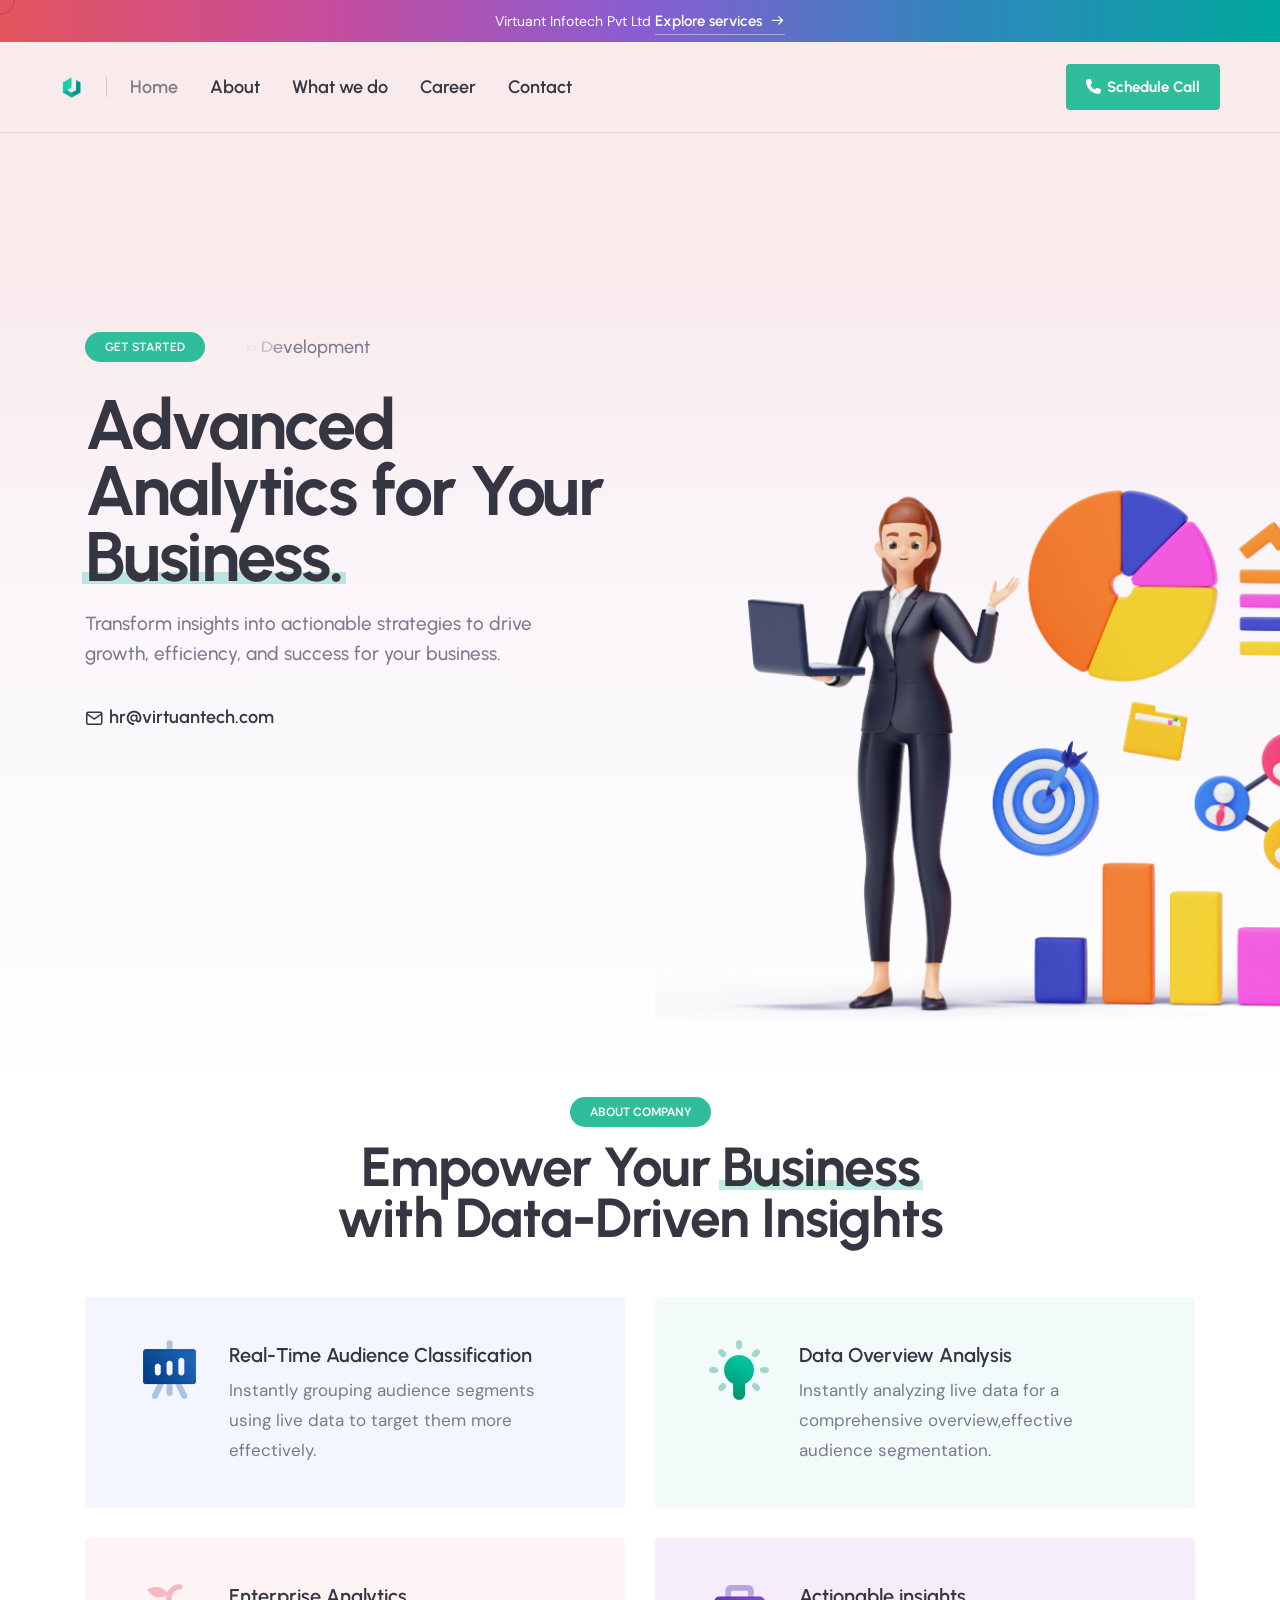
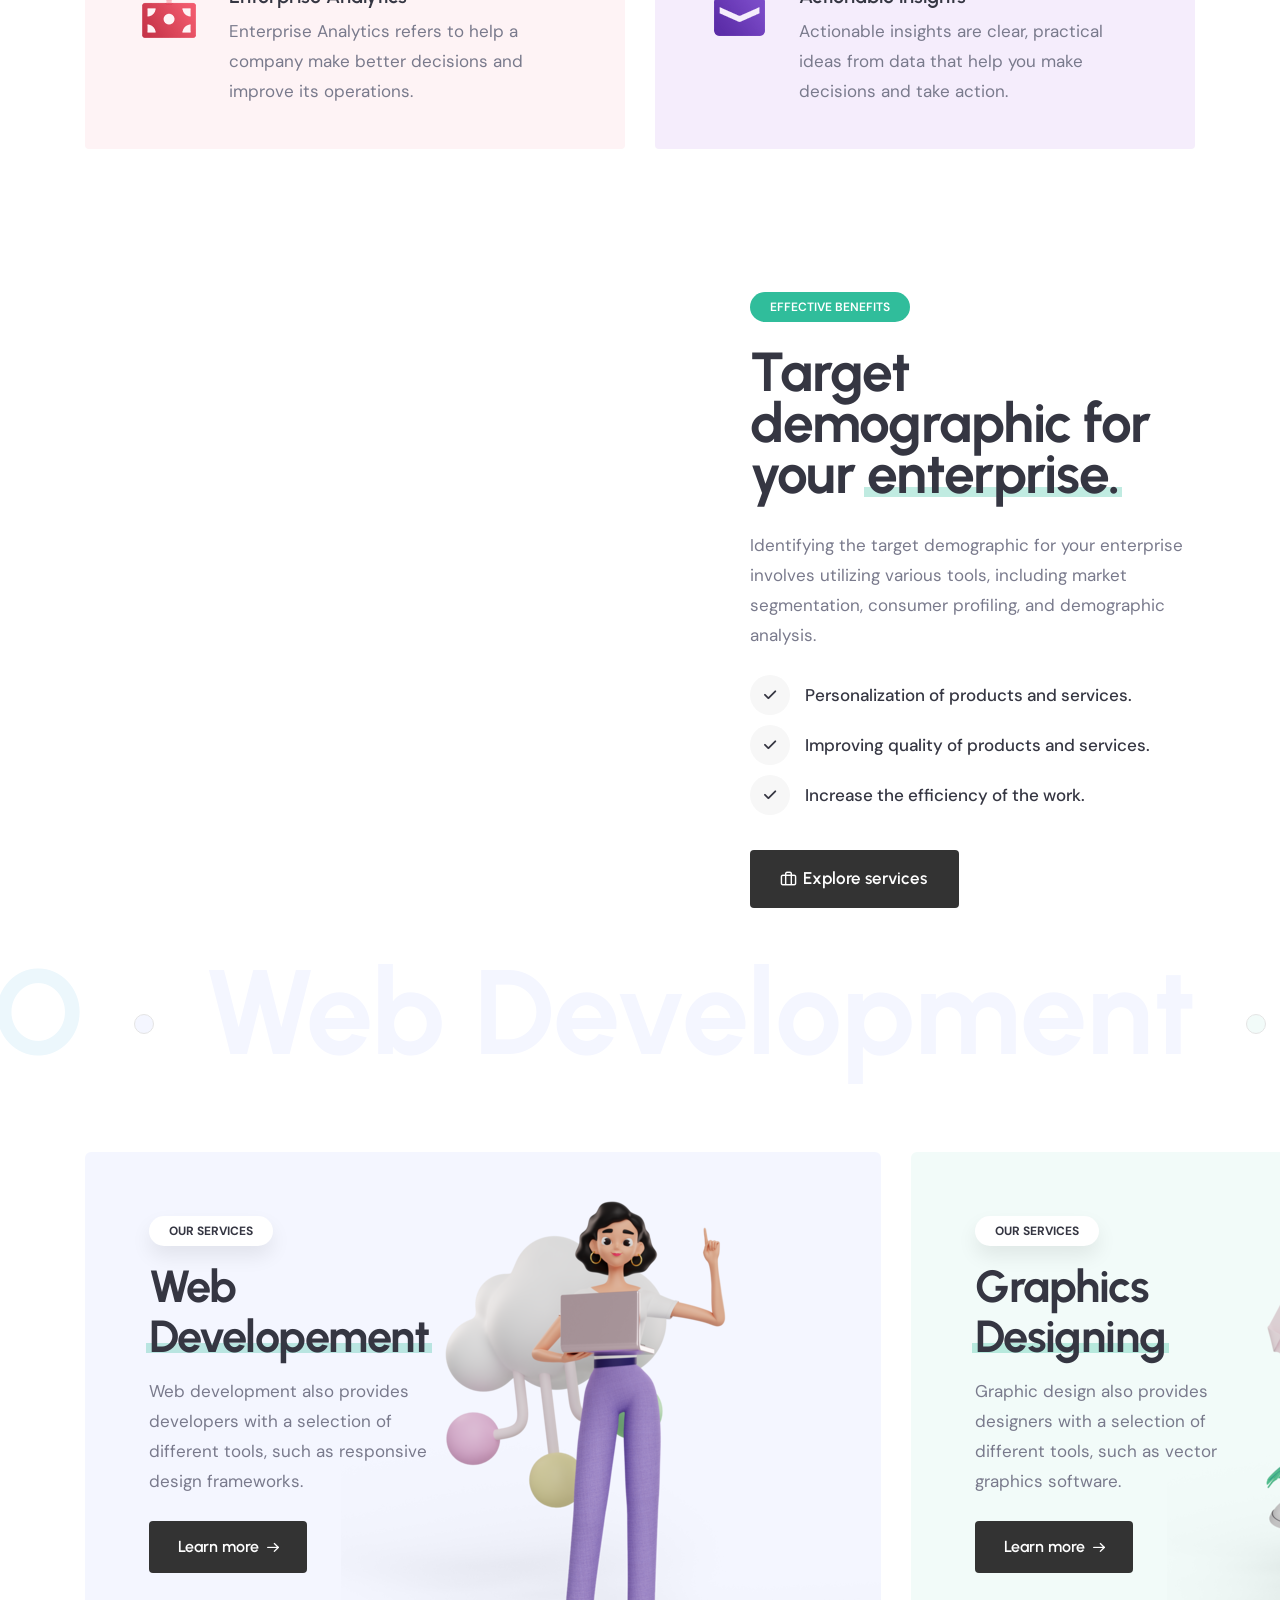
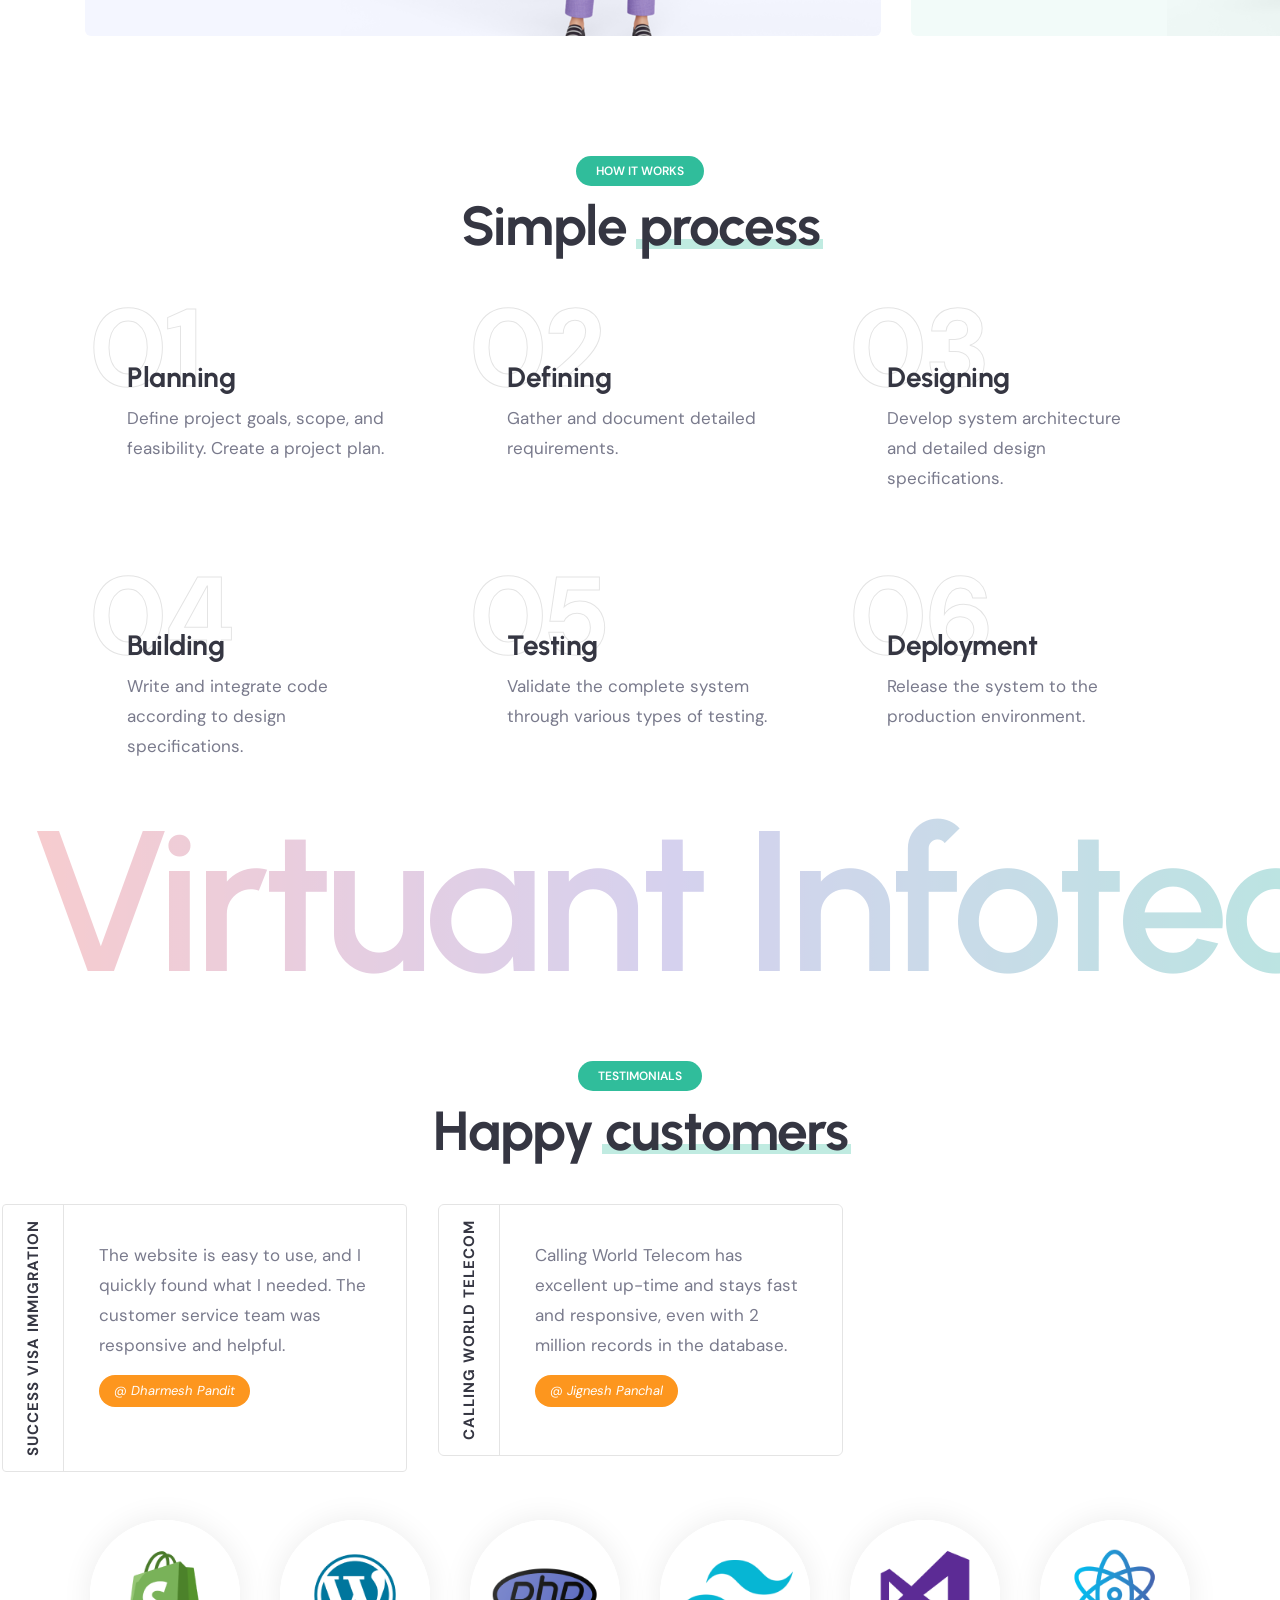
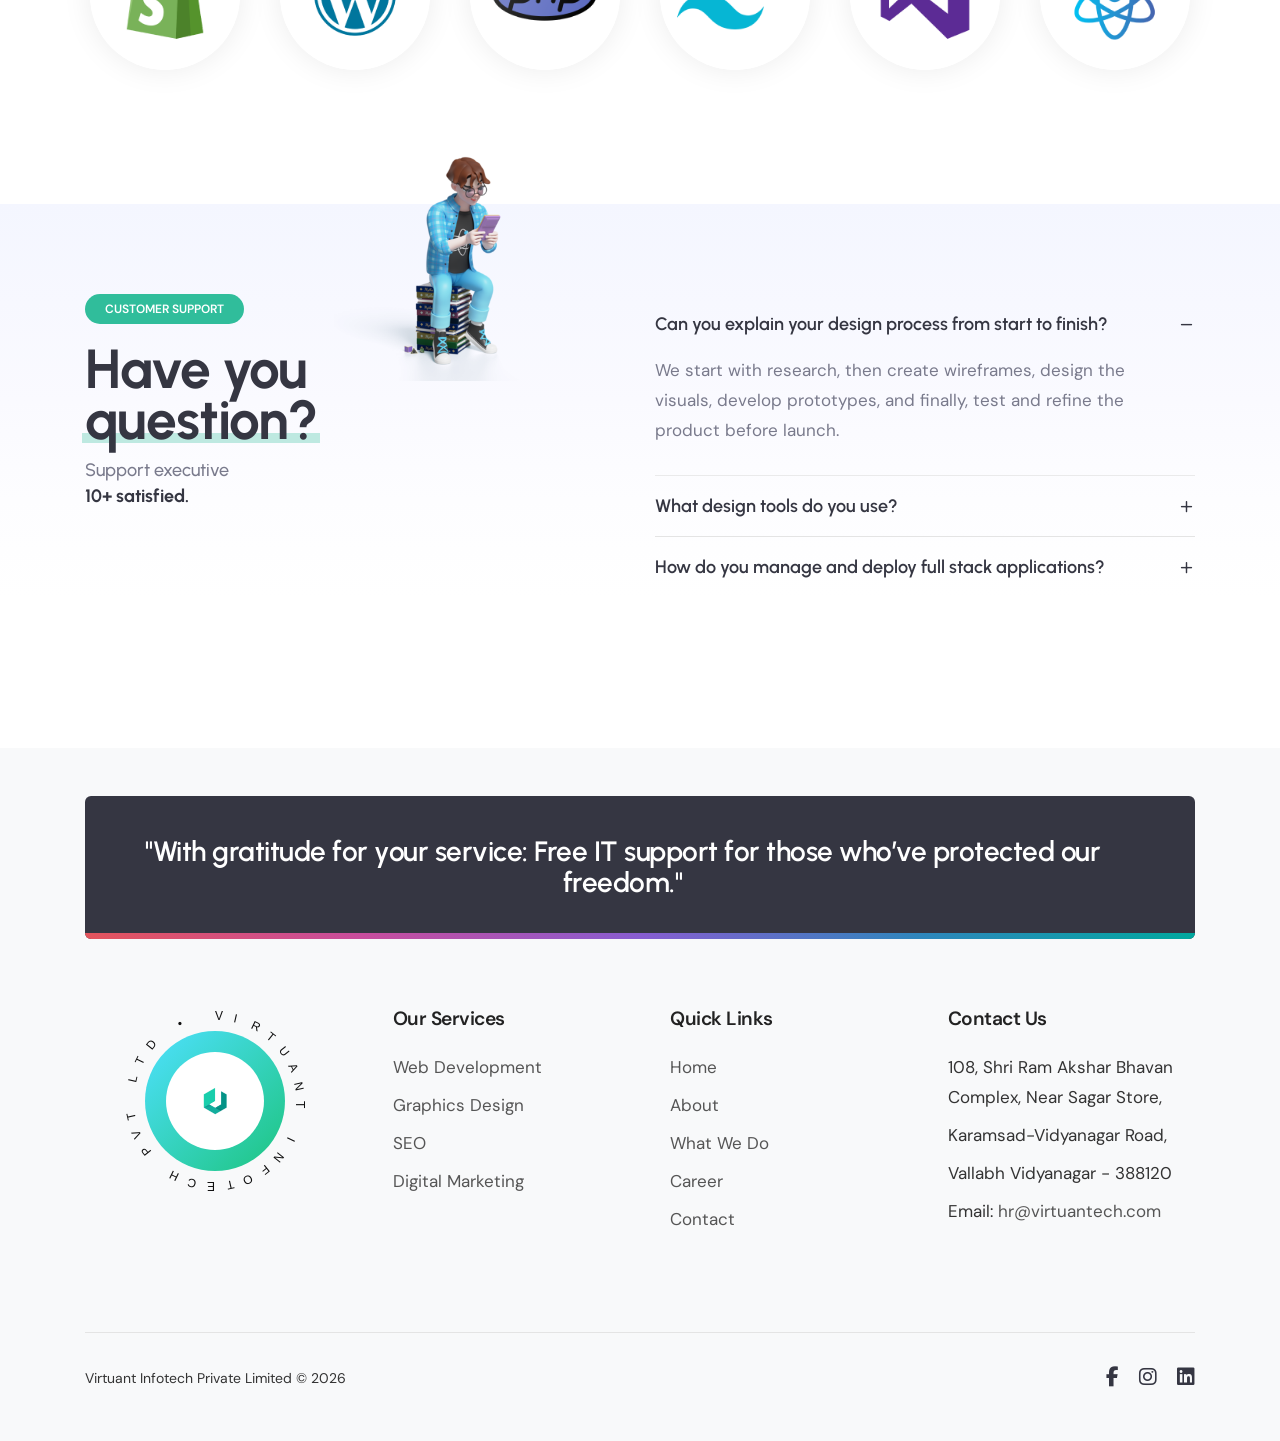
==== commit dd7ae230: "Clean up footer logo section in index.html Removed commented-out img tag and noscript section from f" ====
--- a/index.html
+++ b/index.html
@@ -1504,13 +1504,13 @@
             <div class="row align-items-center">
                 <div class="col-12 col-lg-auto md-mb-15px text-center text-lg-start">
                     <a href="index.html" class="footer-logo">
-                        <img data-at2x="images/demo-data-analysis-logo-black@2x.png" alt=""
+                        <!-- <img data-at2x="images/demo-data-analysis-logo-black@2x.png" alt=""
                             data-cfsrc="images/demo-data-analysis-logo-black.png"
                             style="display:none;visibility:hidden;">
                         <noscript>
                             <img src="images/demo-data-analysis-logo-black.png"
                                 data-at2x="images/demo-data-analysis-logo-black@2x.png" alt="">
-                        </noscript>
+                        </noscript> -->
                     </a>
                 </div>
                 <div class="row footer-content">
@@ -1701,4 +1701,4 @@
     <script src="https://cdn.jsdelivr.net/npm/bootstrap@5.1.3/dist/js/bootstrap.bundle.min.js"></script>
 </body>
 
-</html>+</html>
